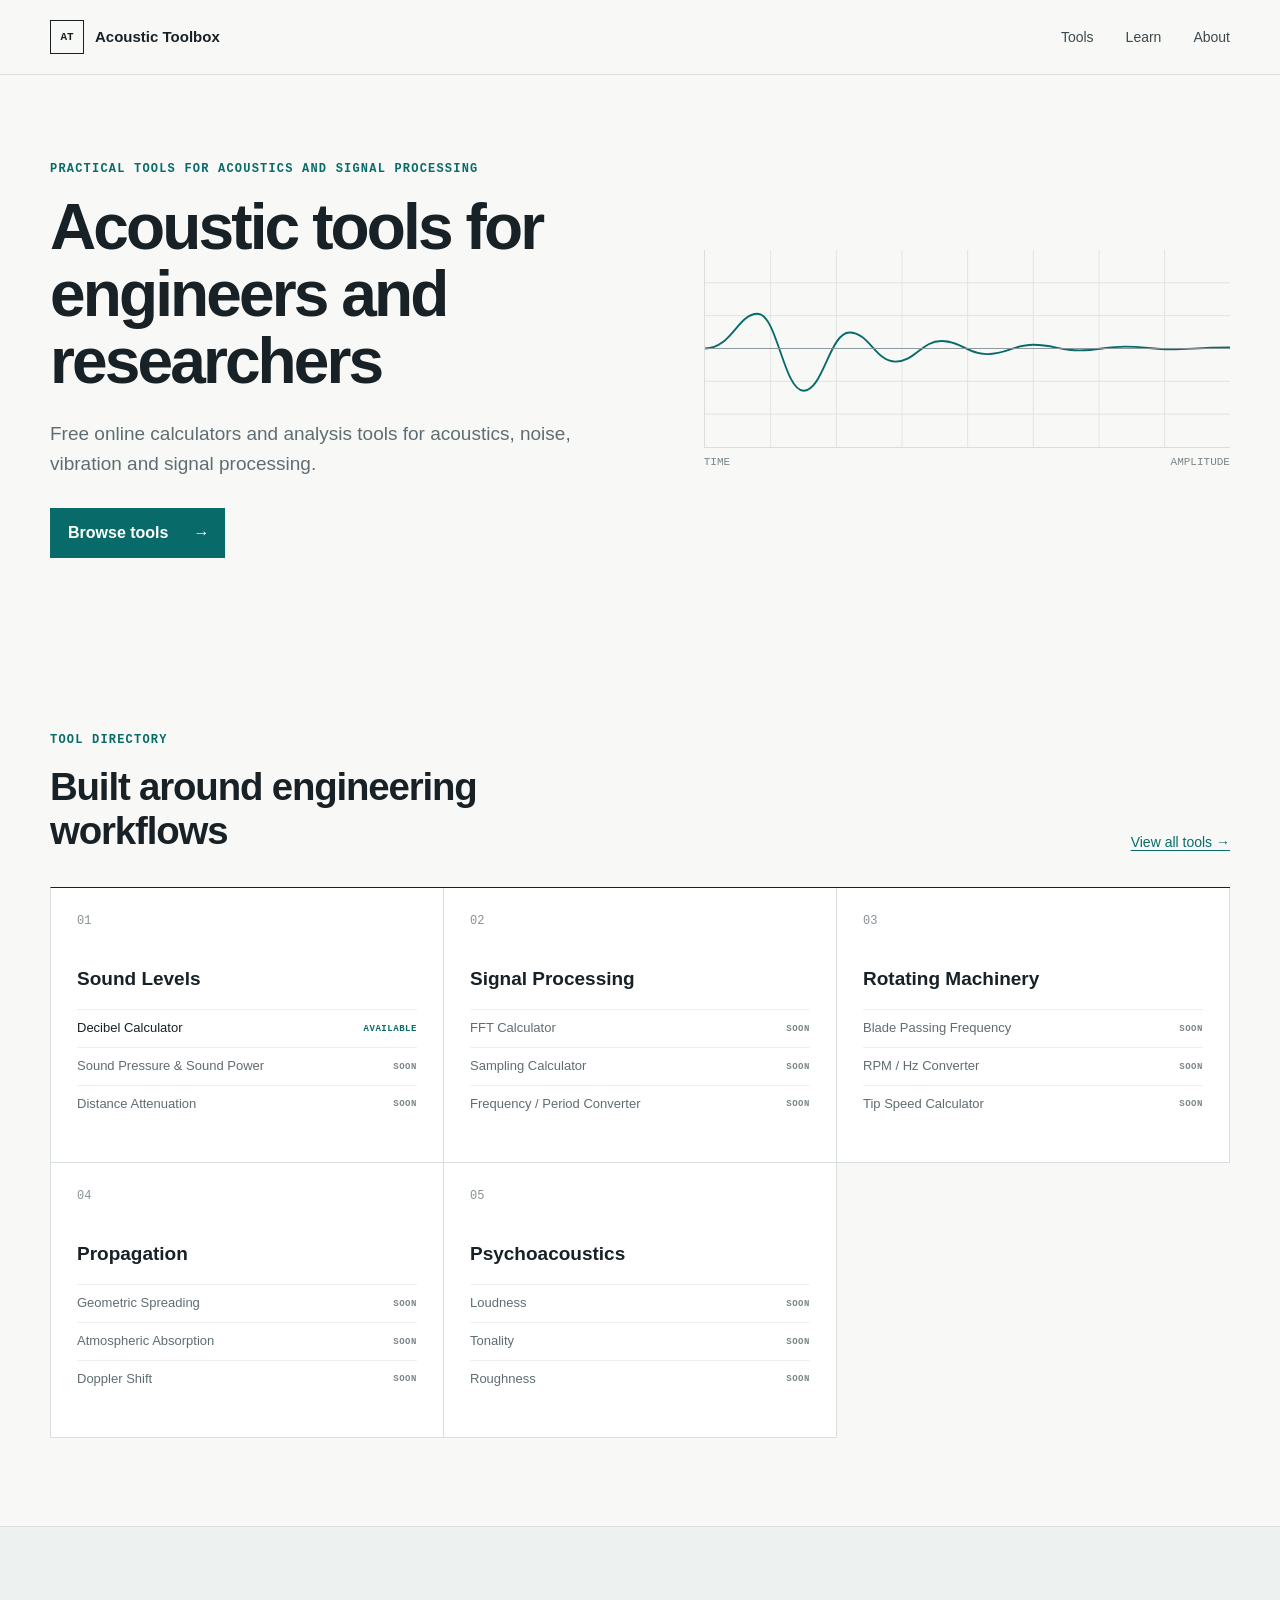
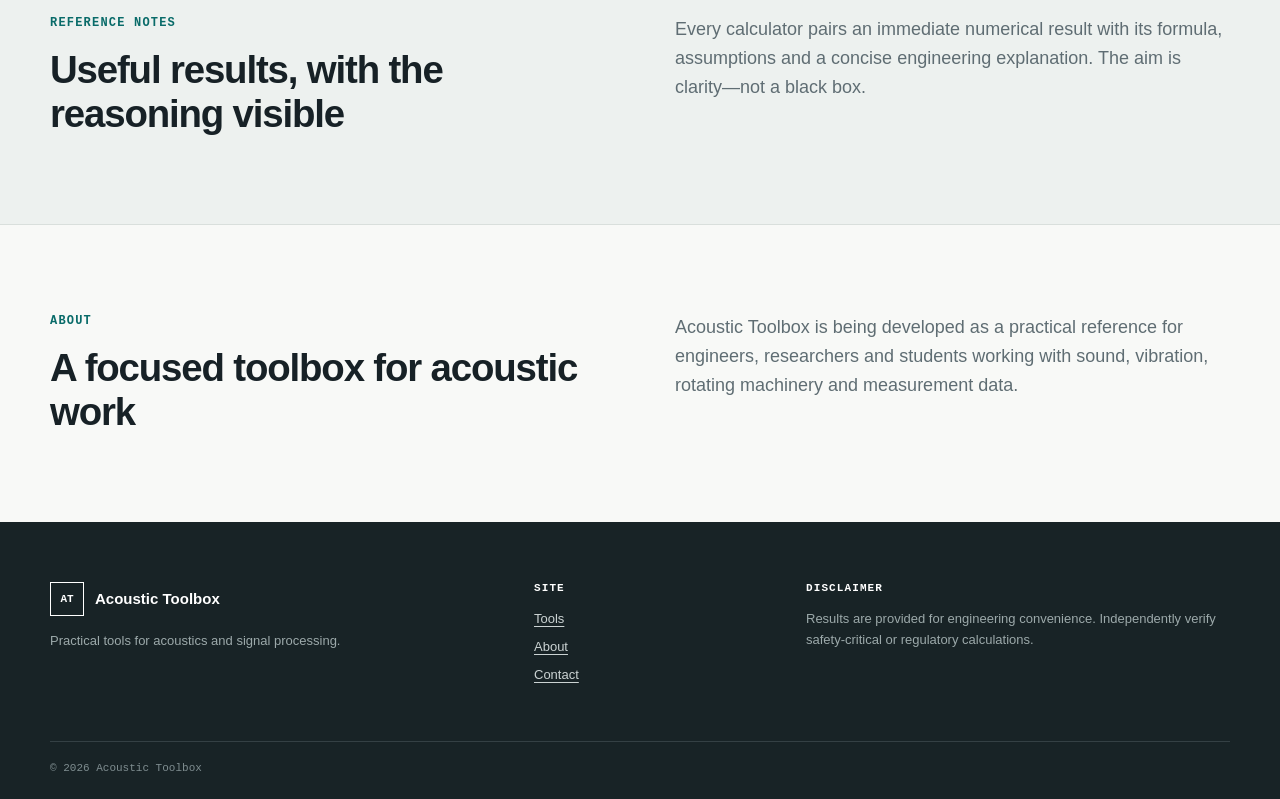
==== index.html @ 4b4e44cf "Initial Commit" ====
<!doctype html>
<html lang="en"><head><meta charset="utf-8"><meta name="viewport" content="width=device-width,initial-scale=1"><title>Acoustic Toolbox — Calculators for Acoustics & Signal Processing</title><meta name="description" content="Free online calculators and analysis tools for acoustics, noise, vibration and signal processing."><link rel="canonical" href="https://acoustictoolbox.com/"><link rel="stylesheet" href="/assets/css/styles.css"><script defer src="/assets/js/site.js"></script></head>
<body><a class="skip-link" href="#main">Skip to content</a>
<header class="site-header"><div class="shell header-inner"><a class="brand" href="/" aria-label="Acoustic Toolbox home"><span class="brand-mark">AT</span><span>Acoustic Toolbox</span></a><nav aria-label="Primary navigation"><a href="/tools/">Tools</a><a href="#learn">Learn</a><a href="#about">About</a></nav></div></header>
<main id="main">
<section class="hero shell"><div><p class="eyebrow">Practical tools for acoustics and signal processing</p><h1>Acoustic tools for engineers and researchers</h1><p class="lede">Free online calculators and analysis tools for acoustics, noise, vibration and signal processing.</p><a class="button" href="/tools/">Browse tools <span>→</span></a></div><div class="signal-panel" aria-hidden="true"><svg viewBox="0 0 560 210"><g class="grid"><path d="M0 35H560M0 70H560M0 105H560M0 140H560M0 175H560M70 0V210M140 0V210M210 0V210M280 0V210M350 0V210M420 0V210M490 0V210"/></g><path class="wave" d="M0 105C28 105 35 68 56 68S84 150 105 150 133 88 154 88 182 119 203 119 231 97 252 97 280 111 301 111 329 101 350 101 378 107 399 107 427 103 448 103 476 106 497 106 525 104 560 104"/><path class="axis" d="M0 105H560"/></svg><div class="signal-labels"><span>time</span><span>amplitude</span></div></div></section>
<section class="section shell"><div class="section-heading"><div><p class="eyebrow">Tool directory</p><h2>Built around engineering workflows</h2></div><a class="text-link" href="/tools/">View all tools →</a></div><div class="category-grid">
<article class="category"><p class="category-number">01</p><h3>Sound Levels</h3><ul><li><a href="/tools/decibel-calculator/">Decibel Calculator <span class="status live">Available</span></a></li><li>Sound Pressure &amp; Sound Power <span class="status">Soon</span></li><li>Distance Attenuation <span class="status">Soon</span></li></ul></article>
<article class="category"><p class="category-number">02</p><h3>Signal Processing</h3><ul><li>FFT Calculator <span class="status">Soon</span></li><li>Sampling Calculator <span class="status">Soon</span></li><li>Frequency / Period Converter <span class="status">Soon</span></li></ul></article>
<article class="category"><p class="category-number">03</p><h3>Rotating Machinery</h3><ul><li>Blade Passing Frequency <span class="status">Soon</span></li><li>RPM / Hz Converter <span class="status">Soon</span></li><li>Tip Speed Calculator <span class="status">Soon</span></li></ul></article>
<article class="category"><p class="category-number">04</p><h3>Propagation</h3><ul><li>Geometric Spreading <span class="status">Soon</span></li><li>Atmospheric Absorption <span class="status">Soon</span></li><li>Doppler Shift <span class="status">Soon</span></li></ul></article>
<article class="category"><p class="category-number">05</p><h3>Psychoacoustics</h3><ul><li>Loudness <span class="status">Soon</span></li><li>Tonality <span class="status">Soon</span></li><li>Roughness <span class="status">Soon</span></li></ul></article></div></section>
<section class="section muted-section" id="learn"><div class="shell split"><div><p class="eyebrow">Reference notes</p><h2>Useful results, with the reasoning visible</h2></div><p>Every calculator pairs an immediate numerical result with its formula, assumptions and a concise engineering explanation. The aim is clarity—not a black box.</p></div></section>
<section class="section shell" id="about"><div class="split"><div><p class="eyebrow">About</p><h2>A focused toolbox for acoustic work</h2></div><p>Acoustic Toolbox is being developed as a practical reference for engineers, researchers and students working with sound, vibration, rotating machinery and measurement data.</p></div></section></main>
<footer class="site-footer"><div class="shell footer-grid"><div><a class="brand footer-brand" href="/"><span class="brand-mark">AT</span><span>Acoustic Toolbox</span></a><p>Practical tools for acoustics and signal processing.</p></div><div><h2>Site</h2><a href="/tools/">Tools</a><a href="/#about">About</a><a href="mailto:hello@acoustictoolbox.com">Contact</a></div><div><h2>Disclaimer</h2><p>Results are provided for engineering convenience. Independently verify safety-critical or regulatory calculations.</p></div></div><div class="shell copyright">© <span data-year>2026</span> Acoustic Toolbox</div></footer></body></html>
---- assets/css/styles.css ----
:root{--ink:#172126;--muted:#5f6d73;--paper:#f8f9f7;--white:#fff;--line:#d9dfdc;--accent:#096b69;--soft:#eaf2f0;--mono:Consolas,"Liberation Mono",monospace;--sans:Inter,"Segoe UI",Arial,sans-serif;--max:1180px}*{box-sizing:border-box}html{scroll-behavior:smooth}body{margin:0;color:var(--ink);background:var(--paper);font:16px/1.6 var(--sans);-webkit-font-smoothing:antialiased}a{color:inherit;text-decoration-thickness:1px;text-underline-offset:3px}button,input{font:inherit}.shell{width:min(var(--max),calc(100% - 48px));margin-inline:auto}.skip-link{position:fixed;top:8px;left:8px;z-index:10;padding:8px 12px;background:var(--ink);color:#fff;transform:translateY(-150%)}.skip-link:focus{transform:none}.site-header{border-bottom:1px solid var(--line);background:rgba(248,249,247,.96)}.header-inner{min-height:74px;display:flex;align-items:center;justify-content:space-between;gap:30px}.brand{display:inline-flex;align-items:center;gap:11px;font-size:15px;font-weight:680;text-decoration:none}.brand-mark{display:grid;place-items:center;width:34px;height:34px;border:1px solid currentColor;font:700 11px var(--mono)}.site-header nav{display:flex;gap:32px}.site-header nav a{font-size:14px;text-decoration:none;color:#3c494e}.site-header nav a:hover,.site-header nav a[aria-current]{color:var(--accent)}.hero{min-height:530px;display:grid;grid-template-columns:1.05fr .95fr;align-items:center;gap:72px;padding-block:86px}.eyebrow{margin:0 0 16px;color:var(--accent);font:700 12px/1.4 var(--mono);letter-spacing:.1em;text-transform:uppercase}.hero h1,.page-heading h1{max-width:760px;margin:0;font-size:clamp(42px,5vw,68px);line-height:1.05;letter-spacing:-.045em;font-weight:670}.lede{max-width:690px;margin:24px 0 30px;color:var(--muted);font-size:19px;line-height:1.55}.button{display:inline-flex;align-items:center;gap:25px;padding:12px 16px 12px 18px;color:#fff;background:var(--accent);font-weight:650;text-decoration:none}.button:hover{background:#075452}.button:focus-visible,a:focus-visible,button:focus-visible,input:focus-visible{outline:3px solid #3b9996;outline-offset:3px}.signal-panel svg{display:block;width:100%;border-left:1px solid var(--line);border-bottom:1px solid var(--line)}.grid path{fill:none;stroke:#dfe4e1}.wave{fill:none;stroke:var(--accent);stroke-width:2}.axis{stroke:#889599}.signal-labels{display:flex;justify-content:space-between;margin-top:8px;color:#7a8589;font:11px var(--mono);text-transform:uppercase}.section{padding-block:88px}.section-heading,.split{display:grid;grid-template-columns:1fr 1fr;gap:70px;align-items:end}.section-heading{margin-bottom:34px}.section h2{margin:0;font-size:clamp(28px,3vw,40px);line-height:1.15;letter-spacing:-.03em}.text-link{justify-self:end;color:var(--accent);font-size:14px}.category-grid{display:grid;grid-template-columns:repeat(3,1fr);border-top:1px solid var(--ink);border-left:1px solid var(--line)}.category{min-height:275px;padding:26px;border-right:1px solid var(--line);border-bottom:1px solid var(--line);background:var(--white)}.category-number{margin:0 0 36px;color:#879195;font:12px var(--mono)}.category h3{margin:0 0 15px;font-size:19px}.category ul{list-style:none;margin:0;padding:0}.category li,.category li a{display:flex;justify-content:space-between;gap:12px}.category li{padding:8px 0;border-top:1px solid #edf0ee;color:var(--muted);font-size:13px}.category li a{width:100%;color:var(--ink);text-decoration:none}.category li a:hover{color:var(--accent)}.status{align-self:center;white-space:nowrap;color:#7b8689;font:700 9px var(--mono);letter-spacing:.06em;text-transform:uppercase}.status.live{color:var(--accent)}.muted-section{background:#edf1ef;border-block:1px solid var(--line)}.split{align-items:start}.split>p{max-width:570px;margin:0;color:var(--muted);font-size:18px}.site-footer{padding:60px 0 25px;color:#cbd3d3;background:#182326}.footer-grid{display:grid;grid-template-columns:2fr 1fr 2fr;gap:60px}.footer-brand{color:#fff}.footer-grid h2{margin:0 0 15px;color:#fff;font:700 11px var(--mono);letter-spacing:.1em;text-transform:uppercase}.footer-grid p{max-width:450px;margin:15px 0 0;color:#9ca9aa;font-size:13px}.footer-grid a:not(.brand){display:block;width:max-content;margin:7px 0;font-size:13px}.copyright{margin-top:48px;padding-top:20px;border-top:1px solid #344044;color:#7f8d90;font:11px var(--mono)}
.page-main{padding-block:35px 100px}.breadcrumbs{display:flex;flex-wrap:wrap;gap:10px;margin-bottom:55px;color:#748085;font-size:12px}.breadcrumbs a{color:var(--accent)}.page-heading{margin-bottom:70px}.page-heading.compact{max-width:850px;margin-bottom:50px}.page-heading h1{font-size:clamp(40px,5vw,62px)}.tool-list{border-top:1px solid var(--ink)}.tool-list section{display:grid;grid-template-columns:270px 1fr;border-bottom:1px solid var(--line)}.tool-list section>h2{margin:0;padding:28px 30px 28px 0;font-size:20px}.tool-row{display:flex;align-items:center;justify-content:space-between;gap:30px;padding:24px;border-left:1px solid var(--line);border-bottom:1px solid var(--line);background:#fff}.tool-row:last-child{border-bottom:0}.tool-row h3{margin:0;font-size:16px}.tool-row p{margin:4px 0 0;color:var(--muted);font-size:13px}.tool-row h3 a{text-decoration:none}.tool-row h3 a:hover{color:var(--accent)}.tool-row.disabled{color:#677377;background:transparent}.calculator{margin-bottom:90px;border:1px solid var(--line);background:#fff}.tabs{display:flex;padding:0 22px;border-bottom:1px solid var(--line);overflow-x:auto}.tabs button{min-height:58px;padding:0 20px;border:0;border-bottom:2px solid transparent;color:var(--muted);background:none;white-space:nowrap;cursor:pointer;font-size:14px}.tabs button[aria-selected=true]{border-bottom-color:var(--accent);color:var(--ink);font-weight:650}.calc-grid{display:grid;grid-template-columns:1.1fr .9fr}.input-side,.result-side{padding:42px}.input-side{border-right:1px solid var(--line)}.input-side h2{margin:0 0 5px;font-size:24px}.input-side>p{margin:0 0 28px;color:var(--muted);font-size:14px}.level-row{display:grid;grid-template-columns:1fr auto;gap:10px;margin-bottom:11px}.field{display:block;margin-bottom:18px;color:#47555a;font-size:13px;font-weight:650}.input-unit{display:flex;align-items:center;margin-top:7px;border:1px solid #bdc7c4;background:#fff}.input-unit:focus-within{border-color:var(--accent)}.input-unit input{min-width:0;width:100%;padding:11px 12px;border:0;outline:0;color:var(--ink);background:transparent;font-family:var(--mono)}.input-unit>span{padding:0 12px;color:#738084;font:12px var(--mono)}.remove-row{width:42px;border:1px solid var(--line);color:#637074;background:#fff;cursor:pointer}.remove-row:hover{color:#8f2f27}.remove-row:disabled{opacity:.4;cursor:not-allowed}.secondary-button{padding:9px 12px;border:1px solid #aab6b3;color:var(--accent);background:#fff;cursor:pointer;font-size:13px;font-weight:650}.result-side{display:flex;flex-direction:column;align-items:flex-start;justify-content:center;background:#f3f6f4}.result-label{margin:0;color:var(--muted);font:700 11px var(--mono);letter-spacing:.08em;text-transform:uppercase}.result{margin-top:15px;font:500 clamp(52px,7vw,78px)/1 var(--mono);letter-spacing:-.06em}.result-unit{margin:7px 0 40px;color:var(--accent);font:14px var(--mono)}.formula{width:100%;padding-top:18px;border-top:1px solid var(--line)}.formula>span{display:block;margin-bottom:7px;color:#778286;font:700 10px var(--mono);letter-spacing:.08em;text-transform:uppercase}.formula code,.worked-formula code{font-family:var(--mono);font-size:12px;word-break:break-word}.error{min-height:24px!important;margin:5px 0 0!important;color:#9d3128!important}.article-content{max-width:850px;margin-inline:auto}.article-content section{margin-bottom:55px}.article-content h2,.rule-box h2{margin:0 0 16px;font-size:28px;letter-spacing:-.025em}.article-content p{color:#4e5c61}.worked-formula{margin:22px 0;padding:20px;border-left:3px solid var(--accent);background:#edf3f1}.rule-box{margin-top:70px;padding:30px;border:1px solid var(--line);background:#fff}.rule-box dl{margin:0}.rule-box dl div{display:grid;grid-template-columns:180px 1fr;gap:25px;padding:15px 0;border-top:1px solid var(--line)}.rule-box dt{font-weight:650}.rule-box dd{margin:0;color:var(--muted)}
@media(max-width:800px){.shell{width:min(100% - 32px,var(--max))}.header-inner{min-height:64px}.site-header nav{gap:18px}.hero{min-height:auto;grid-template-columns:1fr;gap:40px;padding-block:62px}.hero h1{font-size:44px}.section{padding-block:65px}.section-heading,.split{grid-template-columns:1fr;gap:20px}.text-link{justify-self:start}.category-grid{grid-template-columns:1fr 1fr}.footer-grid{grid-template-columns:1fr 1fr}.footer-grid>div:first-child{grid-column:1/-1}.tool-list section{grid-template-columns:1fr}.tool-list section>h2{padding-bottom:15px}.tool-row{border-left:0}.calc-grid{grid-template-columns:1fr}.input-side{border-right:0;border-bottom:1px solid var(--line)}.input-side,.result-side{padding:30px}}
@media(max-width:520px){.site-header .brand span:last-child{display:none}.site-header nav{gap:15px}.hero h1,.page-heading h1{font-size:38px}.lede{font-size:17px}.category-grid{grid-template-columns:1fr}.category{min-height:auto}.tabs{padding-inline:5px}.tabs button{padding-inline:13px;font-size:12px}.input-side,.result-side{padding:24px 20px}.result{font-size:52px}.footer-grid{grid-template-columns:1fr}.rule-box dl div{grid-template-columns:1fr;gap:4px}.page-main{padding-bottom:70px}.breadcrumbs{margin-bottom:38px}}@media(prefers-reduced-motion:reduce){html{scroll-behavior:auto}}
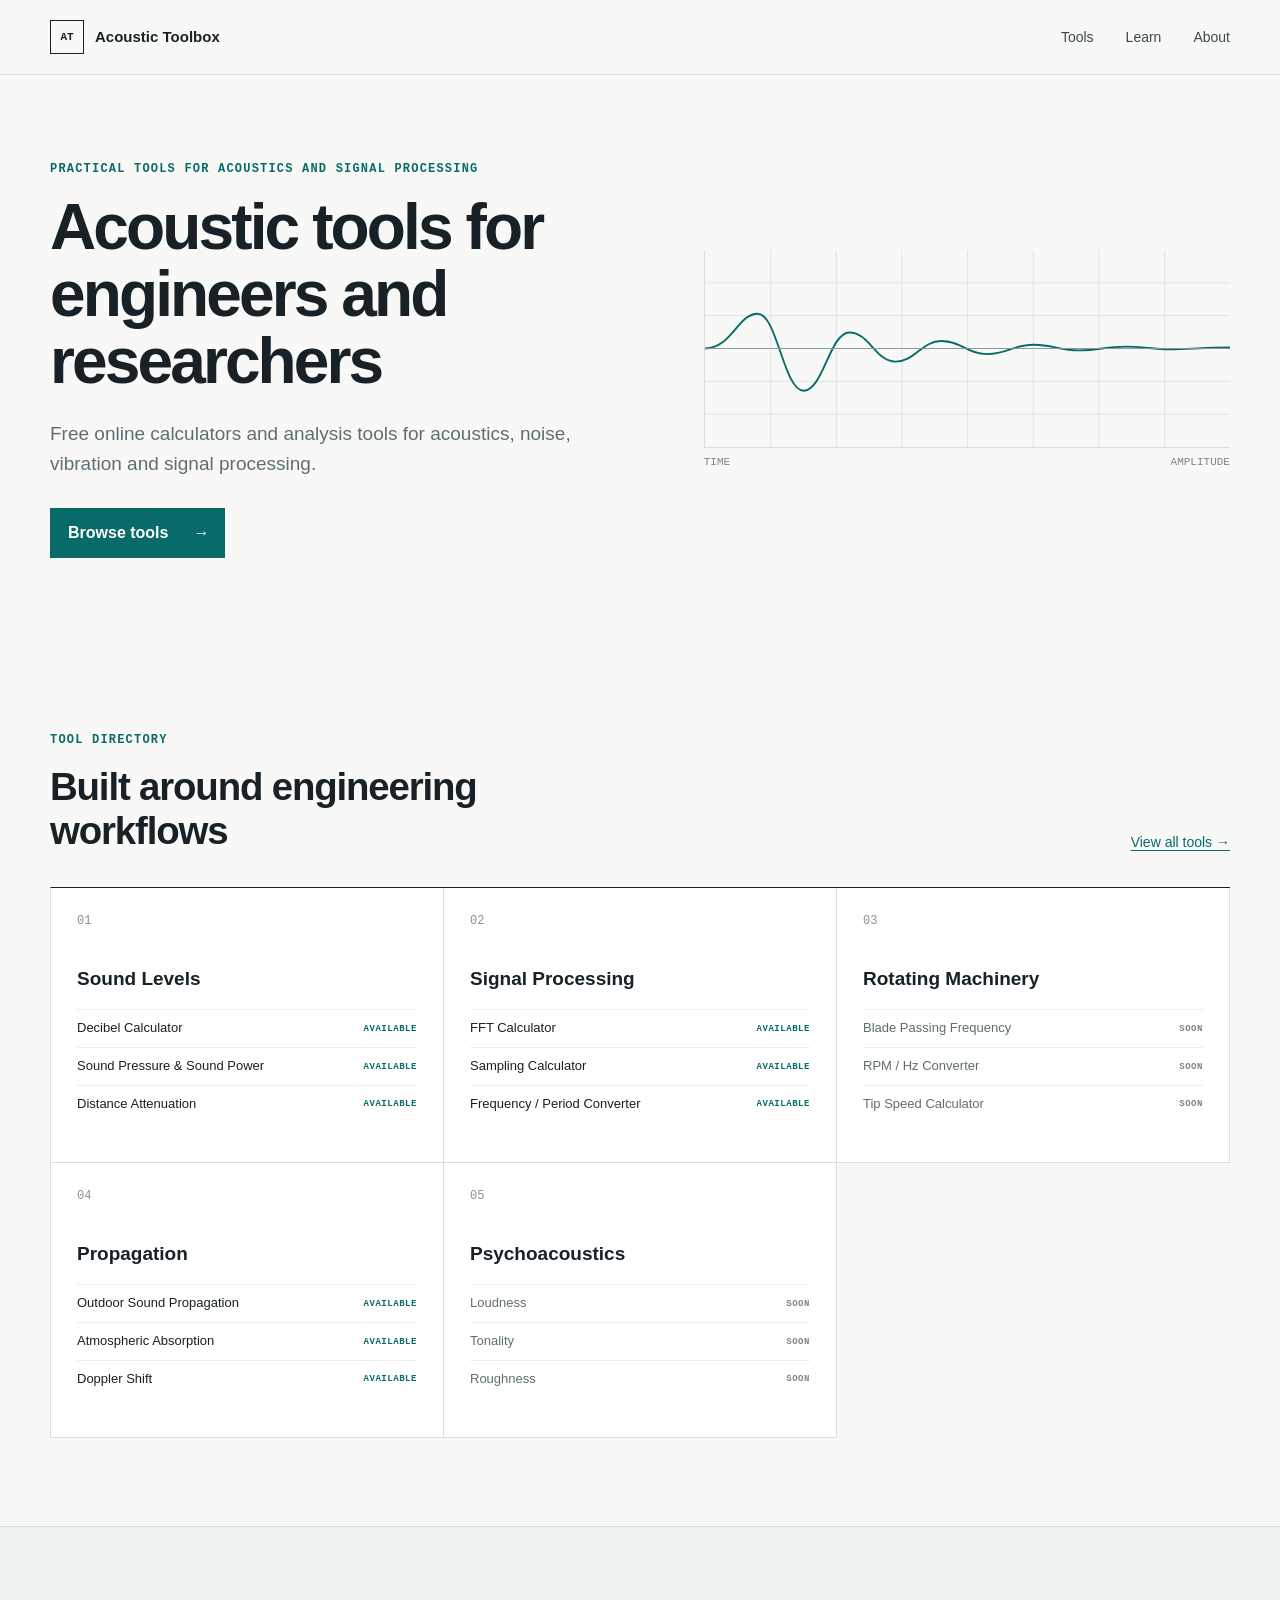
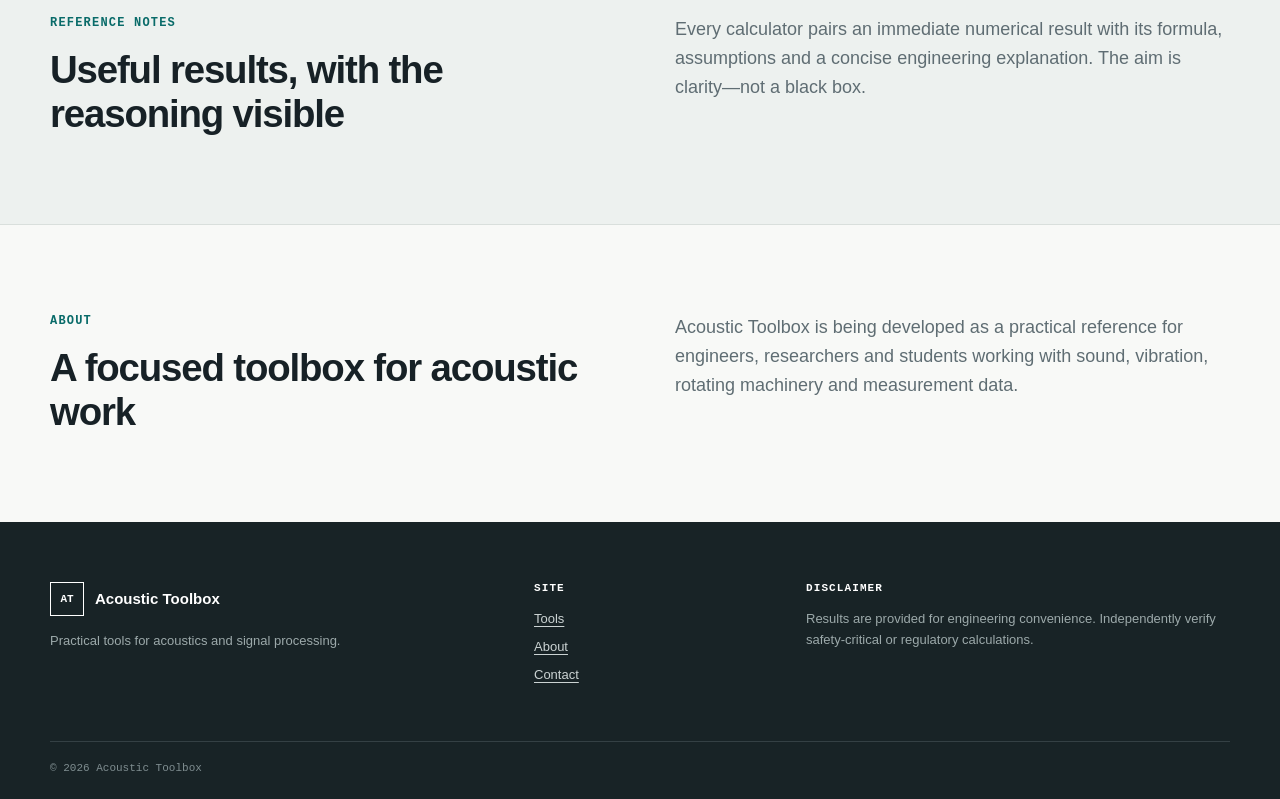
==== commit 58b8221d: "Add some tools (build-up)" ====
--- a/index.html
+++ b/index.html
@@ -5,10 +5,10 @@
 <main id="main">
 <section class="hero shell"><div><p class="eyebrow">Practical tools for acoustics and signal processing</p><h1>Acoustic tools for engineers and researchers</h1><p class="lede">Free online calculators and analysis tools for acoustics, noise, vibration and signal processing.</p><a class="button" href="/tools/">Browse tools <span>→</span></a></div><div class="signal-panel" aria-hidden="true"><svg viewBox="0 0 560 210"><g class="grid"><path d="M0 35H560M0 70H560M0 105H560M0 140H560M0 175H560M70 0V210M140 0V210M210 0V210M280 0V210M350 0V210M420 0V210M490 0V210"/></g><path class="wave" d="M0 105C28 105 35 68 56 68S84 150 105 150 133 88 154 88 182 119 203 119 231 97 252 97 280 111 301 111 329 101 350 101 378 107 399 107 427 103 448 103 476 106 497 106 525 104 560 104"/><path class="axis" d="M0 105H560"/></svg><div class="signal-labels"><span>time</span><span>amplitude</span></div></div></section>
 <section class="section shell"><div class="section-heading"><div><p class="eyebrow">Tool directory</p><h2>Built around engineering workflows</h2></div><a class="text-link" href="/tools/">View all tools →</a></div><div class="category-grid">
-<article class="category"><p class="category-number">01</p><h3>Sound Levels</h3><ul><li><a href="/tools/decibel-calculator/">Decibel Calculator <span class="status live">Available</span></a></li><li>Sound Pressure &amp; Sound Power <span class="status">Soon</span></li><li>Distance Attenuation <span class="status">Soon</span></li></ul></article>
-<article class="category"><p class="category-number">02</p><h3>Signal Processing</h3><ul><li>FFT Calculator <span class="status">Soon</span></li><li>Sampling Calculator <span class="status">Soon</span></li><li>Frequency / Period Converter <span class="status">Soon</span></li></ul></article>
+<article class="category"><p class="category-number">01</p><h3>Sound Levels</h3><ul><li><a href="/tools/decibel-calculator/">Decibel Calculator <span class="status live">Available</span></a></li><li><a href="/tools/sound-pressure-sound-power/">Sound Pressure &amp; Sound Power <span class="status live">Available</span></a></li><li><a href="/tools/distance-attenuation/">Distance Attenuation <span class="status live">Available</span></a></li></ul></article>
+<article class="category"><p class="category-number">02</p><h3>Signal Processing</h3><ul><li><a href="/tools/fft-calculator/">FFT Calculator <span class="status live">Available</span></a></li><li><a href="/tools/sampling-calculator/">Sampling Calculator <span class="status live">Available</span></a></li><li><a href="/tools/frequency-period-converter/">Frequency / Period Converter <span class="status live">Available</span></a></li></ul></article>
 <article class="category"><p class="category-number">03</p><h3>Rotating Machinery</h3><ul><li>Blade Passing Frequency <span class="status">Soon</span></li><li>RPM / Hz Converter <span class="status">Soon</span></li><li>Tip Speed Calculator <span class="status">Soon</span></li></ul></article>
-<article class="category"><p class="category-number">04</p><h3>Propagation</h3><ul><li>Geometric Spreading <span class="status">Soon</span></li><li>Atmospheric Absorption <span class="status">Soon</span></li><li>Doppler Shift <span class="status">Soon</span></li></ul></article>
+<article class="category"><p class="category-number">04</p><h3>Propagation</h3><ul><li><a href="/tools/outdoor-sound-propagation/">Outdoor Sound Propagation <span class="status live">Available</span></a></li><li><a href="/tools/atmospheric-absorption/">Atmospheric Absorption <span class="status live">Available</span></a></li><li><a href="/tools/doppler-shift/">Doppler Shift <span class="status live">Available</span></a></li></ul></article>
 <article class="category"><p class="category-number">05</p><h3>Psychoacoustics</h3><ul><li>Loudness <span class="status">Soon</span></li><li>Tonality <span class="status">Soon</span></li><li>Roughness <span class="status">Soon</span></li></ul></article></div></section>
 <section class="section muted-section" id="learn"><div class="shell split"><div><p class="eyebrow">Reference notes</p><h2>Useful results, with the reasoning visible</h2></div><p>Every calculator pairs an immediate numerical result with its formula, assumptions and a concise engineering explanation. The aim is clarity—not a black box.</p></div></section>
 <section class="section shell" id="about"><div class="split"><div><p class="eyebrow">About</p><h2>A focused toolbox for acoustic work</h2></div><p>Acoustic Toolbox is being developed as a practical reference for engineers, researchers and students working with sound, vibration, rotating machinery and measurement data.</p></div></section></main>
--- a/assets/css/styles.css
+++ b/assets/css/styles.css
@@ -1,4 +1,27 @@
-:root{--ink:#172126;--muted:#5f6d73;--paper:#f8f9f7;--white:#fff;--line:#d9dfdc;--accent:#096b69;--soft:#eaf2f0;--mono:Consolas,"Liberation Mono",monospace;--sans:Inter,"Segoe UI",Arial,sans-serif;--max:1180px}*{box-sizing:border-box}html{scroll-behavior:smooth}body{margin:0;color:var(--ink);background:var(--paper);font:16px/1.6 var(--sans);-webkit-font-smoothing:antialiased}a{color:inherit;text-decoration-thickness:1px;text-underline-offset:3px}button,input{font:inherit}.shell{width:min(var(--max),calc(100% - 48px));margin-inline:auto}.skip-link{position:fixed;top:8px;left:8px;z-index:10;padding:8px 12px;background:var(--ink);color:#fff;transform:translateY(-150%)}.skip-link:focus{transform:none}.site-header{border-bottom:1px solid var(--line);background:rgba(248,249,247,.96)}.header-inner{min-height:74px;display:flex;align-items:center;justify-content:space-between;gap:30px}.brand{display:inline-flex;align-items:center;gap:11px;font-size:15px;font-weight:680;text-decoration:none}.brand-mark{display:grid;place-items:center;width:34px;height:34px;border:1px solid currentColor;font:700 11px var(--mono)}.site-header nav{display:flex;gap:32px}.site-header nav a{font-size:14px;text-decoration:none;color:#3c494e}.site-header nav a:hover,.site-header nav a[aria-current]{color:var(--accent)}.hero{min-height:530px;display:grid;grid-template-columns:1.05fr .95fr;align-items:center;gap:72px;padding-block:86px}.eyebrow{margin:0 0 16px;color:var(--accent);font:700 12px/1.4 var(--mono);letter-spacing:.1em;text-transform:uppercase}.hero h1,.page-heading h1{max-width:760px;margin:0;font-size:clamp(42px,5vw,68px);line-height:1.05;letter-spacing:-.045em;font-weight:670}.lede{max-width:690px;margin:24px 0 30px;color:var(--muted);font-size:19px;line-height:1.55}.button{display:inline-flex;align-items:center;gap:25px;padding:12px 16px 12px 18px;color:#fff;background:var(--accent);font-weight:650;text-decoration:none}.button:hover{background:#075452}.button:focus-visible,a:focus-visible,button:focus-visible,input:focus-visible{outline:3px solid #3b9996;outline-offset:3px}.signal-panel svg{display:block;width:100%;border-left:1px solid var(--line);border-bottom:1px solid var(--line)}.grid path{fill:none;stroke:#dfe4e1}.wave{fill:none;stroke:var(--accent);stroke-width:2}.axis{stroke:#889599}.signal-labels{display:flex;justify-content:space-between;margin-top:8px;color:#7a8589;font:11px var(--mono);text-transform:uppercase}.section{padding-block:88px}.section-heading,.split{display:grid;grid-template-columns:1fr 1fr;gap:70px;align-items:end}.section-heading{margin-bottom:34px}.section h2{margin:0;font-size:clamp(28px,3vw,40px);line-height:1.15;letter-spacing:-.03em}.text-link{justify-self:end;color:var(--accent);font-size:14px}.category-grid{display:grid;grid-template-columns:repeat(3,1fr);border-top:1px solid var(--ink);border-left:1px solid var(--line)}.category{min-height:275px;padding:26px;border-right:1px solid var(--line);border-bottom:1px solid var(--line);background:var(--white)}.category-number{margin:0 0 36px;color:#879195;font:12px var(--mono)}.category h3{margin:0 0 15px;font-size:19px}.category ul{list-style:none;margin:0;padding:0}.category li,.category li a{display:flex;justify-content:space-between;gap:12px}.category li{padding:8px 0;border-top:1px solid #edf0ee;color:var(--muted);font-size:13px}.category li a{width:100%;color:var(--ink);text-decoration:none}.category li a:hover{color:var(--accent)}.status{align-self:center;white-space:nowrap;color:#7b8689;font:700 9px var(--mono);letter-spacing:.06em;text-transform:uppercase}.status.live{color:var(--accent)}.muted-section{background:#edf1ef;border-block:1px solid var(--line)}.split{align-items:start}.split>p{max-width:570px;margin:0;color:var(--muted);font-size:18px}.site-footer{padding:60px 0 25px;color:#cbd3d3;background:#182326}.footer-grid{display:grid;grid-template-columns:2fr 1fr 2fr;gap:60px}.footer-brand{color:#fff}.footer-grid h2{margin:0 0 15px;color:#fff;font:700 11px var(--mono);letter-spacing:.1em;text-transform:uppercase}.footer-grid p{max-width:450px;margin:15px 0 0;color:#9ca9aa;font-size:13px}.footer-grid a:not(.brand){display:block;width:max-content;margin:7px 0;font-size:13px}.copyright{margin-top:48px;padding-top:20px;border-top:1px solid #344044;color:#7f8d90;font:11px var(--mono)}
+:root{--ink:#172126;--muted:#5f6d73;--paper:#f8f9f7;--white:#fff;--line:#d9dfdc;--accent:#096b69;--soft:#eaf2f0;--mono:Consolas,"Liberation Mono",monospace;--sans:Inter,"Segoe UI",Arial,sans-serif;--max:1180px}*{box-sizing:border-box}[hidden]{display:none!important}html{scroll-behavior:smooth}body{margin:0;color:var(--ink);background:var(--paper);font:16px/1.6 var(--sans);-webkit-font-smoothing:antialiased}a{color:inherit;text-decoration-thickness:1px;text-underline-offset:3px}button,input{font:inherit}.shell{width:min(var(--max),calc(100% - 48px));margin-inline:auto}.skip-link{position:fixed;top:8px;left:8px;z-index:10;padding:8px 12px;background:var(--ink);color:#fff;transform:translateY(-150%)}.skip-link:focus{transform:none}.site-header{border-bottom:1px solid var(--line);background:rgba(248,249,247,.96)}.header-inner{min-height:74px;display:flex;align-items:center;justify-content:space-between;gap:30px}.brand{display:inline-flex;align-items:center;gap:11px;font-size:15px;font-weight:680;text-decoration:none}.brand-mark{display:grid;place-items:center;width:34px;height:34px;border:1px solid currentColor;font:700 11px var(--mono)}.site-header nav{display:flex;gap:32px}.site-header nav a{font-size:14px;text-decoration:none;color:#3c494e}.site-header nav a:hover,.site-header nav a[aria-current]{color:var(--accent)}.hero{min-height:530px;display:grid;grid-template-columns:1.05fr .95fr;align-items:center;gap:72px;padding-block:86px}.eyebrow{margin:0 0 16px;color:var(--accent);font:700 12px/1.4 var(--mono);letter-spacing:.1em;text-transform:uppercase}.hero h1,.page-heading h1{max-width:760px;margin:0;font-size:clamp(42px,5vw,68px);line-height:1.05;letter-spacing:-.045em;font-weight:670}.lede{max-width:690px;margin:24px 0 30px;color:var(--muted);font-size:19px;line-height:1.55}.button{display:inline-flex;align-items:center;gap:25px;padding:12px 16px 12px 18px;color:#fff;background:var(--accent);font-weight:650;text-decoration:none}.button:hover{background:#075452}.button:focus-visible,a:focus-visible,button:focus-visible,input:focus-visible{outline:3px solid #3b9996;outline-offset:3px}.signal-panel svg{display:block;width:100%;border-left:1px solid var(--line);border-bottom:1px solid var(--line)}.grid path{fill:none;stroke:#dfe4e1}.wave{fill:none;stroke:var(--accent);stroke-width:2}.axis{stroke:#889599}.signal-labels{display:flex;justify-content:space-between;margin-top:8px;color:#7a8589;font:11px var(--mono);text-transform:uppercase}.section{padding-block:88px}.section-heading,.split{display:grid;grid-template-columns:1fr 1fr;gap:70px;align-items:end}.section-heading{margin-bottom:34px}.section h2{margin:0;font-size:clamp(28px,3vw,40px);line-height:1.15;letter-spacing:-.03em}.text-link{justify-self:end;color:var(--accent);font-size:14px}.category-grid{display:grid;grid-template-columns:repeat(3,1fr);border-top:1px solid var(--ink);border-left:1px solid var(--line)}.category{min-height:275px;padding:26px;border-right:1px solid var(--line);border-bottom:1px solid var(--line);background:var(--white)}.category-number{margin:0 0 36px;color:#879195;font:12px var(--mono)}.category h3{margin:0 0 15px;font-size:19px}.category ul{list-style:none;margin:0;padding:0}.category li,.category li a{display:flex;justify-content:space-between;gap:12px}.category li{padding:8px 0;border-top:1px solid #edf0ee;color:var(--muted);font-size:13px}.category li a{width:100%;color:var(--ink);text-decoration:none}.category li a:hover{color:var(--accent)}.status{align-self:center;white-space:nowrap;color:#7b8689;font:700 9px var(--mono);letter-spacing:.06em;text-transform:uppercase}.status.live{color:var(--accent)}.muted-section{background:#edf1ef;border-block:1px solid var(--line)}.split{align-items:start}.split>p{max-width:570px;margin:0;color:var(--muted);font-size:18px}.site-footer{padding:60px 0 25px;color:#cbd3d3;background:#182326}.footer-grid{display:grid;grid-template-columns:2fr 1fr 2fr;gap:60px}.footer-brand{color:#fff}.footer-grid h2{margin:0 0 15px;color:#fff;font:700 11px var(--mono);letter-spacing:.1em;text-transform:uppercase}.footer-grid p{max-width:450px;margin:15px 0 0;color:#9ca9aa;font-size:13px}.footer-grid a:not(.brand){display:block;width:max-content;margin:7px 0;font-size:13px}.copyright{margin-top:48px;padding-top:20px;border-top:1px solid #344044;color:#7f8d90;font:11px var(--mono)}
 .page-main{padding-block:35px 100px}.breadcrumbs{display:flex;flex-wrap:wrap;gap:10px;margin-bottom:55px;color:#748085;font-size:12px}.breadcrumbs a{color:var(--accent)}.page-heading{margin-bottom:70px}.page-heading.compact{max-width:850px;margin-bottom:50px}.page-heading h1{font-size:clamp(40px,5vw,62px)}.tool-list{border-top:1px solid var(--ink)}.tool-list section{display:grid;grid-template-columns:270px 1fr;border-bottom:1px solid var(--line)}.tool-list section>h2{margin:0;padding:28px 30px 28px 0;font-size:20px}.tool-row{display:flex;align-items:center;justify-content:space-between;gap:30px;padding:24px;border-left:1px solid var(--line);border-bottom:1px solid var(--line);background:#fff}.tool-row:last-child{border-bottom:0}.tool-row h3{margin:0;font-size:16px}.tool-row p{margin:4px 0 0;color:var(--muted);font-size:13px}.tool-row h3 a{text-decoration:none}.tool-row h3 a:hover{color:var(--accent)}.tool-row.disabled{color:#677377;background:transparent}.calculator{margin-bottom:90px;border:1px solid var(--line);background:#fff}.tabs{display:flex;padding:0 22px;border-bottom:1px solid var(--line);overflow-x:auto}.tabs button{min-height:58px;padding:0 20px;border:0;border-bottom:2px solid transparent;color:var(--muted);background:none;white-space:nowrap;cursor:pointer;font-size:14px}.tabs button[aria-selected=true]{border-bottom-color:var(--accent);color:var(--ink);font-weight:650}.calc-grid{display:grid;grid-template-columns:1.1fr .9fr}.input-side,.result-side{padding:42px}.input-side{border-right:1px solid var(--line)}.input-side h2{margin:0 0 5px;font-size:24px}.input-side>p{margin:0 0 28px;color:var(--muted);font-size:14px}.level-row{display:grid;grid-template-columns:1fr auto;gap:10px;margin-bottom:11px}.field{display:block;margin-bottom:18px;color:#47555a;font-size:13px;font-weight:650}.input-unit{display:flex;align-items:center;margin-top:7px;border:1px solid #bdc7c4;background:#fff}.input-unit:focus-within{border-color:var(--accent)}.input-unit input{min-width:0;width:100%;padding:11px 12px;border:0;outline:0;color:var(--ink);background:transparent;font-family:var(--mono)}.input-unit>span{padding:0 12px;color:#738084;font:12px var(--mono)}.remove-row{width:42px;border:1px solid var(--line);color:#637074;background:#fff;cursor:pointer}.remove-row:hover{color:#8f2f27}.remove-row:disabled{opacity:.4;cursor:not-allowed}.secondary-button{padding:9px 12px;border:1px solid #aab6b3;color:var(--accent);background:#fff;cursor:pointer;font-size:13px;font-weight:650}.result-side{display:flex;flex-direction:column;align-items:flex-start;justify-content:center;background:#f3f6f4}.result-label{margin:0;color:var(--muted);font:700 11px var(--mono);letter-spacing:.08em;text-transform:uppercase}.result{margin-top:15px;font:500 clamp(52px,7vw,78px)/1 var(--mono);letter-spacing:-.06em}.result-unit{margin:7px 0 40px;color:var(--accent);font:14px var(--mono)}.formula{width:100%;padding-top:18px;border-top:1px solid var(--line)}.formula>span{display:block;margin-bottom:7px;color:#778286;font:700 10px var(--mono);letter-spacing:.08em;text-transform:uppercase}.formula code,.worked-formula code{font-family:var(--mono);font-size:12px;word-break:break-word}.error{min-height:24px!important;margin:5px 0 0!important;color:#9d3128!important}.article-content{max-width:850px;margin-inline:auto}.article-content section{margin-bottom:55px}.article-content h2,.rule-box h2{margin:0 0 16px;font-size:28px;letter-spacing:-.025em}.article-content p{color:#4e5c61}.worked-formula{margin:22px 0;padding:20px;border-left:3px solid var(--accent);background:#edf3f1}.rule-box{margin-top:70px;padding:30px;border:1px solid var(--line);background:#fff}.rule-box dl{margin:0}.rule-box dl div{display:grid;grid-template-columns:180px 1fr;gap:25px;padding:15px 0;border-top:1px solid var(--line)}.rule-box dt{font-weight:650}.rule-box dd{margin:0;color:var(--muted)}
 @media(max-width:800px){.shell{width:min(100% - 32px,var(--max))}.header-inner{min-height:64px}.site-header nav{gap:18px}.hero{min-height:auto;grid-template-columns:1fr;gap:40px;padding-block:62px}.hero h1{font-size:44px}.section{padding-block:65px}.section-heading,.split{grid-template-columns:1fr;gap:20px}.text-link{justify-self:start}.category-grid{grid-template-columns:1fr 1fr}.footer-grid{grid-template-columns:1fr 1fr}.footer-grid>div:first-child{grid-column:1/-1}.tool-list section{grid-template-columns:1fr}.tool-list section>h2{padding-bottom:15px}.tool-row{border-left:0}.calc-grid{grid-template-columns:1fr}.input-side{border-right:0;border-bottom:1px solid var(--line)}.input-side,.result-side{padding:30px}}
-@media(max-width:520px){.site-header .brand span:last-child{display:none}.site-header nav{gap:15px}.hero h1,.page-heading h1{font-size:38px}.lede{font-size:17px}.category-grid{grid-template-columns:1fr}.category{min-height:auto}.tabs{padding-inline:5px}.tabs button{padding-inline:13px;font-size:12px}.input-side,.result-side{padding:24px 20px}.result{font-size:52px}.footer-grid{grid-template-columns:1fr}.rule-box dl div{grid-template-columns:1fr;gap:4px}.page-main{padding-bottom:70px}.breadcrumbs{margin-bottom:38px}}@media(prefers-reduced-motion:reduce){html{scroll-behavior:auto}}
+.field-grid{display:grid;grid-template-columns:1fr 1fr;gap:0 16px}.input-unit select{width:100%;min-width:0;padding:11px 36px 11px 12px;border:0;outline:0;color:var(--ink);background:#fff;font-family:var(--sans);font-size:13px}.result-detail{width:100%;margin:-22px 0 28px;color:var(--muted);font-size:13px}.result-detail strong{color:var(--ink);font-family:var(--mono)}.physical-result{font-size:clamp(34px,5vw,62px);overflow-wrap:anywhere}.wide-tabs .tabs button{flex:1}
+@media(max-width:520px){.site-header .brand span:last-child{display:none}.site-header nav{gap:15px}.hero h1,.page-heading h1{font-size:38px}.lede{font-size:17px}.category-grid{grid-template-columns:1fr}.category{min-height:auto}.tabs{padding-inline:5px}.tabs button{padding-inline:13px;font-size:12px}.wide-tabs .tabs button{flex:none}.input-side,.result-side{padding:24px 20px}.result{font-size:52px}.physical-result{font-size:34px}.field-grid{grid-template-columns:1fr}.footer-grid{grid-template-columns:1fr}.rule-box dl div{grid-template-columns:1fr;gap:4px}.page-main{padding-bottom:70px}.breadcrumbs{margin-bottom:38px}}@media(prefers-reduced-motion:reduce){html{scroll-behavior:auto}}
+
+/* Outdoor propagation tool */
+.propagation-page{max-width:1280px}.propagation-tool{margin-bottom:90px;border:1px solid var(--line);background:#fff}.sim-toolbar{display:flex;align-items:end;gap:14px;padding:18px 22px;border-bottom:1px solid var(--line);background:#f3f6f4}.sim-toolbar .field{min-width:145px;margin:0}.sim-toolbar select,.control-panel select{width:100%;margin-top:7px;padding:10px 34px 10px 11px;border:1px solid #bdc7c4;color:var(--ink);background:#fff}.plain-button{padding:9px 5px;border:0;color:var(--muted);background:transparent;text-decoration:underline;text-underline-offset:3px;cursor:pointer}.scene-wrap{padding:24px 24px 12px;border-bottom:1px solid var(--line)}.propagation-scene{display:block;width:100%;height:auto;color:#718085;touch-action:none}.scene-sky{color:#667579}.ground-line{stroke:#4e5f57;stroke-width:2}.ground-fill{fill:#dce6df}.direct-path{stroke:#879397;stroke-width:1.5;stroke-dasharray:7 5}.diffracted-path{fill:none;stroke:var(--accent);stroke-width:2}.drag-object{cursor:grab}.drag-object.dragging{cursor:grabbing}.drag-object circle{fill:#fff;stroke:var(--accent);stroke-width:3}.drag-object text{fill:var(--ink);font:700 11px var(--mono);text-anchor:middle}.source-object path,.receiver-object path{fill:none;stroke:var(--accent);stroke-width:3;stroke-linecap:round}.barrier-object line{stroke:#465459;stroke-width:7}.barrier-object circle{fill:#fff;stroke:#465459;stroke-width:3}.scene-axis text{fill:#738084;font:10px var(--mono)}.scene-help{margin:7px 0 0;color:var(--muted);font-size:12px}.sim-layout{display:grid;grid-template-columns:2fr 1fr}.control-panel,.summary-panel{padding:30px}.control-panel{border-right:1px solid var(--line)}.control-panel h2,.summary-panel h2,.spectrum-section h2{margin:0 0 20px;font-size:20px}.coordinate-grid{display:grid;grid-template-columns:repeat(4,1fr);gap:14px}.barrier-controls{margin-top:12px;border-top:1px solid var(--line)}.barrier-control-row{display:grid;grid-template-columns:90px 1fr 1fr auto;align-items:center;gap:12px;padding:12px 0;border-bottom:1px solid var(--line)}.barrier-control-row strong{font-size:13px}.barrier-control-row .field{margin:0}.remove-barrier{border:0;color:#8f2f27;background:transparent;text-decoration:underline;cursor:pointer;font-size:12px}.summary-panel{background:#f3f6f4}.summary-primary{padding-bottom:22px;border-bottom:1px solid var(--line)}.summary-primary>span:first-child{display:block;color:var(--muted);font:700 10px var(--mono);letter-spacing:.06em;text-transform:uppercase}.summary-primary output{display:block;margin:13px 0 4px;font:500 52px/1 var(--mono);letter-spacing:-.05em}.summary-primary>span:last-child{color:var(--accent);font:12px var(--mono)}.summary-panel dl{margin:22px 0 0}.summary-panel dl div{display:flex;justify-content:space-between;gap:20px;padding:7px 0}.summary-panel dt{color:var(--muted);font-size:13px}.summary-panel dd{margin:0;font:13px var(--mono)}.spectrum-section{padding:30px;border-top:1px solid var(--line)}.section-heading-small{display:flex;justify-content:space-between;align-items:start;gap:30px}.section-heading-small h2{margin-bottom:3px}.section-heading-small p{margin:0;color:var(--muted);font-size:13px}.spectrum-chart{display:block;width:100%;height:auto;margin-top:20px}.chart-gridline{stroke:var(--line);stroke-width:1}.chart-label,.chart-title{fill:var(--muted);font:11px var(--mono)}.bar-source{fill:#a8b4b2}.bar-receiver{fill:var(--accent)}.chart-legend{display:flex;justify-content:center;gap:25px;color:var(--muted);font-size:12px}.chart-legend i{display:inline-block;width:13px;height:8px;margin-right:6px}.legend-source{background:#a8b4b2}.legend-receiver{background:var(--accent)}.band-detail{min-height:27px;margin:18px 0;padding:10px 12px;border-left:3px solid var(--accent);background:var(--soft);color:#405055;font:12px var(--mono)}.table-responsive{overflow-x:auto}.band-table{width:100%;border-collapse:collapse;font-size:12px}.band-table th,.band-table td{padding:8px 10px;border-bottom:1px solid var(--line);text-align:right;white-space:nowrap}.band-table thead th{color:var(--muted);font:700 10px var(--mono)}.band-table tbody th{text-align:left;font-family:var(--mono)}.spectrum-input{display:flex;align-items:center;min-width:100px;border:1px solid transparent}.spectrum-input:focus-within{border-color:var(--accent)}.spectrum-input input{width:64px;padding:4px 5px;border:0;background:#f3f6f4;text-align:right;font:12px var(--mono)}.spectrum-input span{padding-left:4px;color:var(--muted)}.propagation-notes{margin-top:0}
+@media(max-width:900px){.sim-toolbar{flex-wrap:wrap}.sim-layout{grid-template-columns:1fr}.control-panel{border-right:0;border-bottom:1px solid var(--line)}.coordinate-grid{grid-template-columns:1fr 1fr}.wide-tabs .tabs button{flex:none}}
+@media(max-width:600px){.propagation-tool{margin-inline:-16px;border-inline:0}.sim-toolbar,.scene-wrap,.control-panel,.summary-panel,.spectrum-section{padding-inline:16px}.sim-toolbar .field{min-width:calc(50% - 8px)}.coordinate-grid{grid-template-columns:1fr 1fr;gap:8px}.barrier-control-row{grid-template-columns:1fr 1fr}.barrier-control-row strong{grid-column:1/-1}.section-heading-small{display:block}.section-heading-small button{margin-top:12px}.scene-help{font-size:11px}}
+.adaptive-grid line{stroke:var(--line);stroke-width:1}.band-table thead th:nth-child(1),.band-table thead th:nth-child(2),.band-table tbody td:nth-child(2){text-align:left}.scene-sky{fill:#fff}.barrier-object{pointer-events:all}
+.distance-chart-wrap{padding:30px;border-top:1px solid var(--line)}.distance-chart{display:block;width:100%;height:auto;margin-top:10px}.distance-curve{fill:none;stroke:var(--accent);stroke-width:3}.distance-marker{fill:#fff;stroke:var(--accent);stroke-width:3}.distance-marker-label{fill:var(--ink);font:700 11px var(--mono)}
+
+/* Atmospheric absorption tool */
+.atmosphere-page{max-width:1280px}.atmosphere-tool{margin-bottom:90px;border:1px solid var(--line);background:#fff}.atmosphere-controls{padding:30px}.atmosphere-controls section+section{margin-top:26px;padding-top:25px;border-top:1px solid var(--line)}.control-title{display:flex;align-items:center;justify-content:space-between;gap:20px;margin-bottom:18px}.control-title h2{margin:0;font-size:20px}.scenario-key{display:inline-flex;align-items:center;gap:8px;color:var(--muted);font:700 10px var(--mono);text-transform:uppercase}.scenario-key::before{width:18px;height:3px;background:var(--accent);content:""}.scenario-key.key-b::before{background:#9b4f48}.comparison-toggle{display:flex;align-items:center;gap:9px;color:var(--muted);font-size:13px}.comparison-toggle input{accent-color:var(--accent)}.atmosphere-summary{display:grid;grid-template-columns:repeat(4,1fr);border-block:1px solid var(--line);background:var(--soft)}.atmosphere-summary>div{min-width:0;padding:23px 25px}.atmosphere-summary>div+div{border-left:1px solid var(--line)}.atmosphere-summary span{display:block;color:var(--muted);font:700 10px var(--mono);letter-spacing:.04em;text-transform:uppercase}.atmosphere-summary output{display:block;margin-top:9px;font:500 22px var(--mono);letter-spacing:-.03em}.atmosphere-chart-section,.atmosphere-table-section{padding:30px;border-bottom:1px solid var(--line)}.atmosphere-tool .section-heading-small h2{margin:0 0 4px}.analysis-chart{display:block;width:100%;height:auto;margin-top:20px}.climate-a-line,.climate-b-line,.distance-frequency-line{fill:none;stroke-width:3}.climate-a-line{stroke:var(--accent)}.climate-b-line{stroke:#9b4f48;stroke-dasharray:8 5}.climate-a-point{fill:#fff;stroke:var(--accent);stroke-width:3;cursor:pointer}.climate-b-point{fill:#fff;stroke:#9b4f48;stroke-width:3;cursor:pointer}.climate-a-point:focus,.climate-b-point:focus{outline:none;stroke-width:5}.legend-climate-a{background:var(--accent)}.legend-climate-b{background:#9b4f48}.distance-series-legend{display:flex;flex-wrap:wrap;justify-content:center;gap:16px 24px;margin-top:4px;color:var(--muted);font:11px var(--mono)}.distance-series-legend i{display:inline-block;width:15px;height:3px;margin-right:6px;vertical-align:middle}.report-distances{display:grid;grid-template-columns:repeat(3,minmax(110px,180px));gap:12px;margin:20px 0}.atmosphere-tool [data-error]{min-height:20px;margin:0;padding:0 30px 16px;color:#9b3028;font:12px var(--mono)}
+@media(max-width:800px){.atmosphere-summary{grid-template-columns:1fr 1fr}.atmosphere-summary>div:nth-child(3){border-left:0;border-top:1px solid var(--line)}.atmosphere-summary>div:nth-child(4){border-top:1px solid var(--line)}.report-distances{grid-template-columns:repeat(3,1fr)}}
+@media(max-width:520px){.atmosphere-tool{margin-inline:-16px;border-inline:0}.atmosphere-controls,.atmosphere-chart-section,.atmosphere-table-section{padding-inline:16px}.atmosphere-summary{grid-template-columns:1fr}.atmosphere-summary>div+div{border-left:0;border-top:1px solid var(--line)}.report-distances{grid-template-columns:1fr}.control-title{align-items:flex-start;flex-direction:column}.atmosphere-tool [data-error]{padding-inline:16px}}
+
+/* Doppler shift tool */
+.doppler-page{max-width:1280px}.doppler-tool{margin-bottom:90px;border:1px solid var(--line);background:#fff}.doppler-layout{display:grid;grid-template-columns:1.4fr .8fr}.doppler-controls,.doppler-result{padding:36px}.doppler-controls{border-right:1px solid var(--line)}.doppler-controls h2{margin:0;font-size:22px}.doppler-controls>p{margin:4px 0 25px;color:var(--muted);font-size:13px}.doppler-formula{margin-bottom:8px}.doppler-result{background:var(--soft)}.doppler-result output{display:block;margin:14px 0 2px;font:500 clamp(38px,5vw,62px)/1 var(--mono);letter-spacing:-.05em}.doppler-result>span{color:var(--accent);font:13px var(--mono)}.doppler-result dl{margin:25px 0}.doppler-result dl div{display:flex;justify-content:space-between;gap:20px;padding:8px 0;border-top:1px solid var(--line)}.doppler-result dt{color:var(--muted);font-size:13px}.doppler-result dd{margin:0;font:13px var(--mono)}.tone-buttons{display:flex;flex-wrap:wrap;gap:9px}.passby-section{padding:34px 36px;border-top:1px solid var(--line)}.passby-controls{display:grid;grid-template-columns:repeat(4,1fr);gap:14px;margin:25px 0 5px}.audio-button{border:0;cursor:pointer}.doppler-chart{display:block;width:100%;height:auto;margin-top:16px}.observed-frequency-line{fill:none;stroke:var(--accent);stroke-width:3}.source-frequency-line{stroke:#8c989a;stroke-width:2;stroke-dasharray:7 5}.closest-gridline{stroke:#af7a39;stroke-width:1;stroke-dasharray:4 4}.closest-label{fill:#8c612c}.legend-source-frequency{background:#8c989a}.legend-observed-frequency{background:var(--accent)}.audio-note{margin:18px 0 0;color:var(--muted);font-size:12px}
+@media(max-width:850px){.doppler-layout{grid-template-columns:1fr}.doppler-controls{border-right:0;border-bottom:1px solid var(--line)}.passby-controls{grid-template-columns:1fr 1fr}}
+@media(max-width:520px){.doppler-tool{margin-inline:-16px;border-inline:0}.doppler-controls,.doppler-result,.passby-section{padding-inline:16px}.passby-controls{grid-template-columns:1fr}.passby-section .section-heading-small{display:block}.audio-button{margin-top:15px}.tone-buttons{display:grid}}
+
+/* Signal processing tools */
+.signal-page{max-width:1280px}.signal-tool{margin-bottom:90px;border:1px solid var(--line);background:#fff}.signal-controls{padding:34px 36px}.signal-controls h2{margin:0 0 20px;font-size:22px}.signal-field-grid{display:grid;grid-template-columns:repeat(5,1fr);gap:14px;margin-top:24px}.signal-field-grid .field{margin-bottom:0}.file-button{align-self:start;padding:9px 12px;border:1px solid #aab6b3;color:var(--accent);background:#fff;cursor:pointer;font-size:13px;font-weight:650}.file-button input{position:absolute;width:1px;height:1px;overflow:hidden;clip:rect(0 0 0 0)}.signal-summary{display:grid;grid-template-columns:repeat(4,1fr);border-block:1px solid var(--line);background:var(--soft)}.signal-summary>div{padding:22px 25px}.signal-summary>div+div{border-left:1px solid var(--line)}.signal-summary span{display:block;color:var(--muted);font:700 10px var(--mono);letter-spacing:.04em;text-transform:uppercase}.signal-summary strong{display:block;margin-top:8px;font:500 17px var(--mono)}.signal-chart-section{padding:30px 36px}.signal-analysis-chart,.sampling-chart,.period-chart{display:block;width:100%;height:auto}.fft-spectrum-line{fill:none;stroke:var(--accent);stroke-width:2}.preset-row{display:flex;flex-wrap:wrap;gap:8px;margin-top:20px}.sampling-summary{grid-template-columns:repeat(3,1fr)}.sampling-summary>div:nth-child(4){border-left:0;border-top:1px solid var(--line)}.sampling-summary>div:nth-child(n+5){border-top:1px solid var(--line)}.sampling-status{margin:0 0 15px;padding:11px 14px;border-left:3px solid var(--accent);background:var(--soft);font-size:13px}.sampling-status.invalid{border-left-color:#a9453d;background:#f8ecea;color:#8b302a}.sampling-original{fill:none;stroke:#8a9698;stroke-width:2}.sampling-alias{fill:none;stroke:#a9453d;stroke-width:3;stroke-dasharray:8 5}.sampling-point{fill:#fff;stroke:var(--accent);stroke-width:3}.legend-original{background:#8a9698}.legend-samples{background:var(--accent)}.legend-alias{background:#a9453d}.converter-inputs{display:grid;grid-template-columns:1fr auto 1fr;align-items:end;gap:20px}.converter-equals{padding-bottom:28px;color:var(--accent);font-size:28px}.converter-inputs .field{margin:0}.converter-inputs .input-unit select{width:auto;border-left:1px solid var(--line)}.converter-tool .signal-field-grid{grid-template-columns:1fr 1fr;max-width:700px}.period-wave{fill:none;stroke:var(--accent);stroke-width:3}.phase-gridline{stroke:#aeb8b5;stroke-width:1;stroke-dasharray:5 5}.converter-table{padding:0 36px 34px}.converter-table .band-table th:first-child{text-align:left}
+@media(max-width:900px){.signal-field-grid{grid-template-columns:repeat(3,1fr)}.signal-summary{grid-template-columns:1fr 1fr}.signal-summary>div:nth-child(3){border-left:0;border-top:1px solid var(--line)}.signal-summary>div:nth-child(4){border-top:1px solid var(--line)}.sampling-summary>div:nth-child(3){border-left:0}.sampling-summary>div:nth-child(4){border-left:1px}.sampling-summary>div:nth-child(5){border-left:0}}
+@media(max-width:560px){.signal-tool{margin-inline:-16px;border-inline:0}.signal-controls,.signal-chart-section,.converter-table{padding-inline:16px}.signal-field-grid,.converter-tool .signal-field-grid{grid-template-columns:1fr}.signal-summary,.sampling-summary{grid-template-columns:1fr}.signal-summary>div+div,.sampling-summary>div+div{border-left:0;border-top:1px solid var(--line)}.converter-inputs{grid-template-columns:1fr}.converter-equals{padding:0;text-align:center}.signal-controls .section-heading-small{display:block}.file-button{display:inline-block;margin-top:12px}}
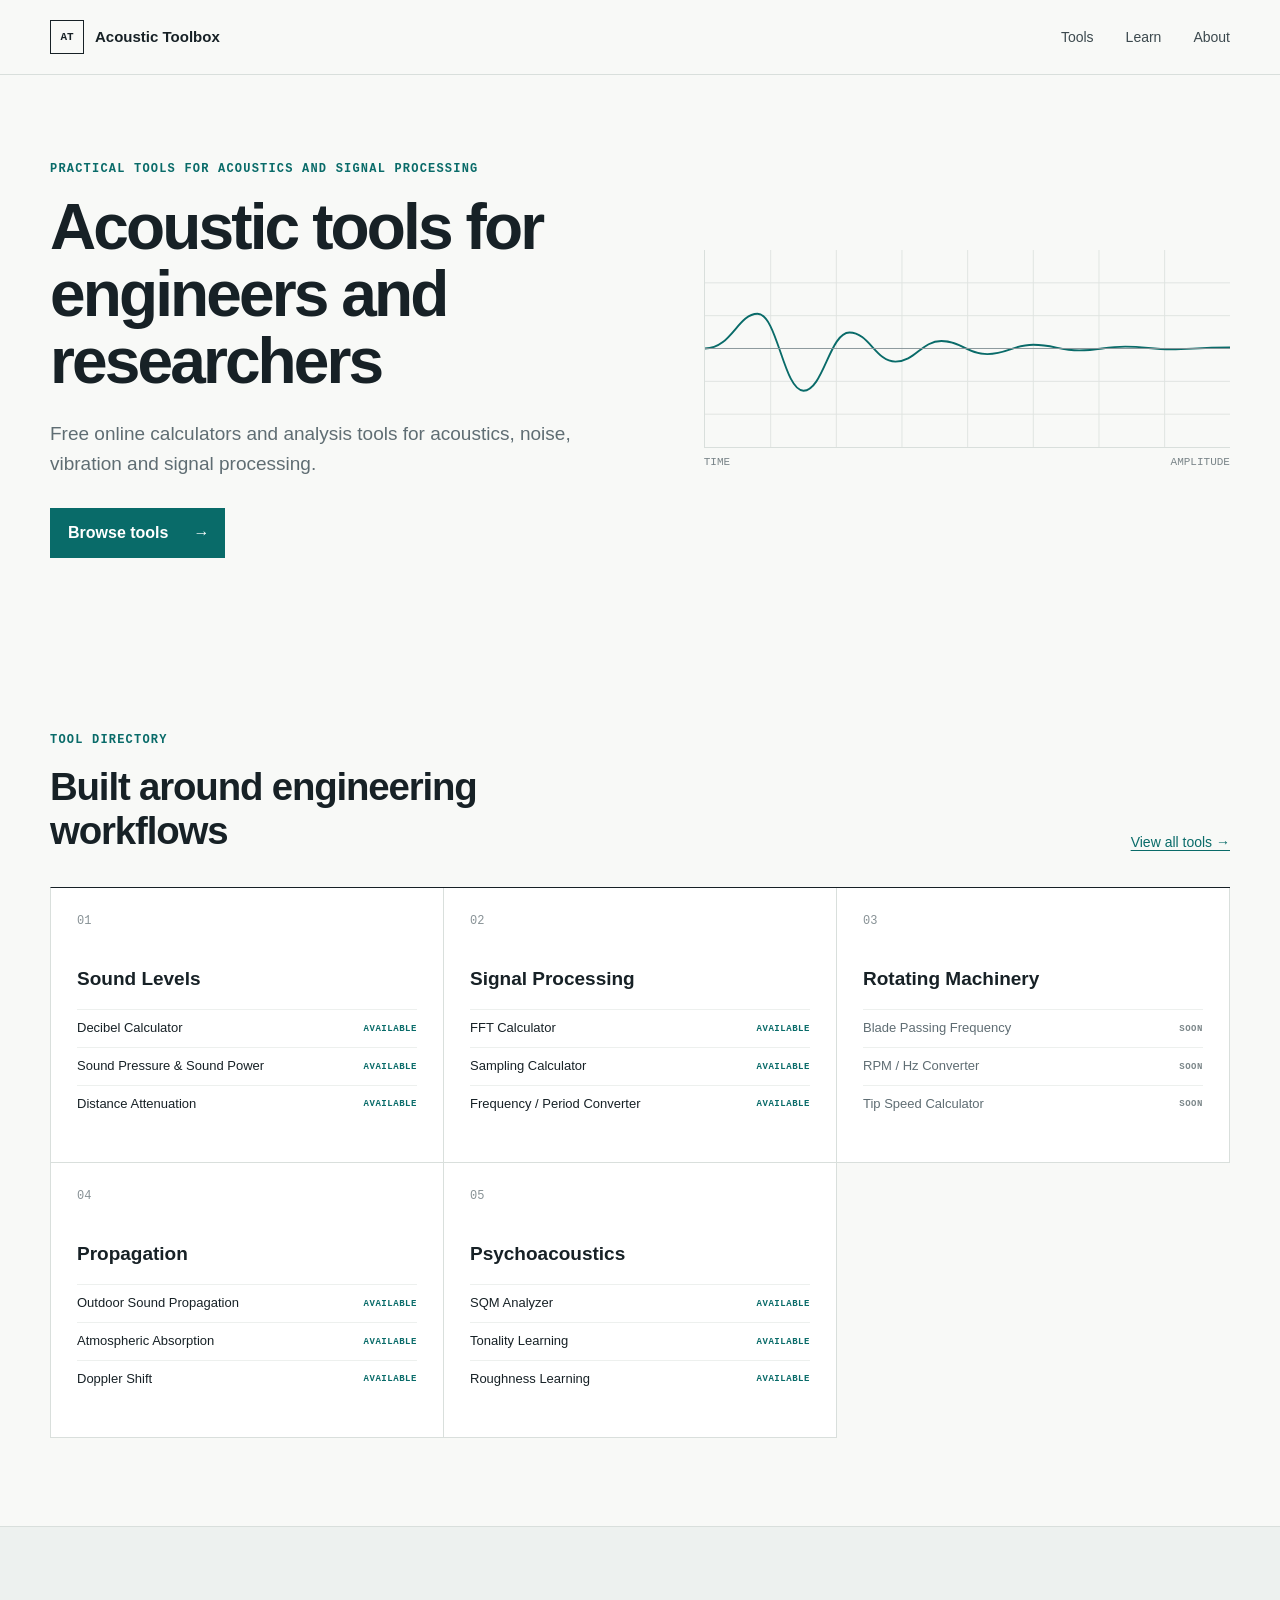
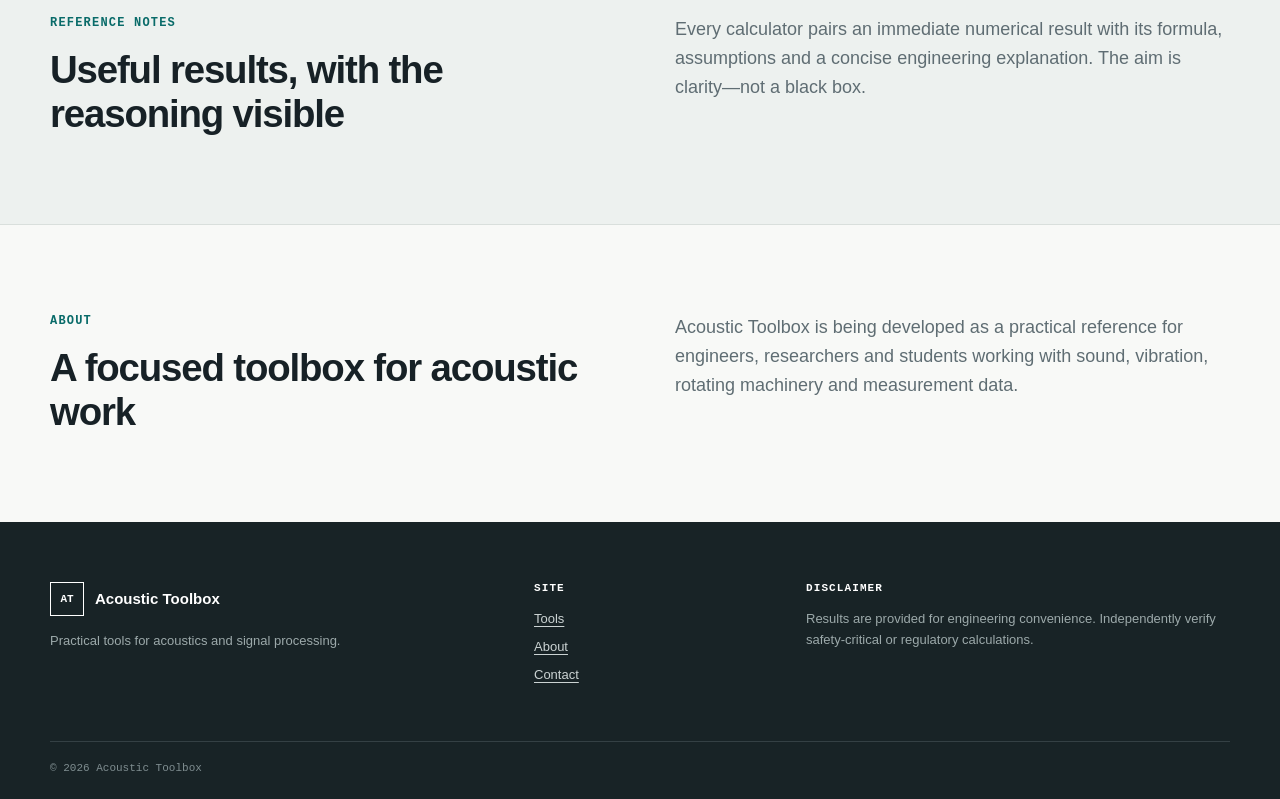
==== commit f5f6f4c8: "Added SQMs und sitemap.xml" ====
--- a/index.html
+++ b/index.html
@@ -9,7 +9,7 @@
 <article class="category"><p class="category-number">02</p><h3>Signal Processing</h3><ul><li><a href="/tools/fft-calculator/">FFT Calculator <span class="status live">Available</span></a></li><li><a href="/tools/sampling-calculator/">Sampling Calculator <span class="status live">Available</span></a></li><li><a href="/tools/frequency-period-converter/">Frequency / Period Converter <span class="status live">Available</span></a></li></ul></article>
 <article class="category"><p class="category-number">03</p><h3>Rotating Machinery</h3><ul><li>Blade Passing Frequency <span class="status">Soon</span></li><li>RPM / Hz Converter <span class="status">Soon</span></li><li>Tip Speed Calculator <span class="status">Soon</span></li></ul></article>
 <article class="category"><p class="category-number">04</p><h3>Propagation</h3><ul><li><a href="/tools/outdoor-sound-propagation/">Outdoor Sound Propagation <span class="status live">Available</span></a></li><li><a href="/tools/atmospheric-absorption/">Atmospheric Absorption <span class="status live">Available</span></a></li><li><a href="/tools/doppler-shift/">Doppler Shift <span class="status live">Available</span></a></li></ul></article>
-<article class="category"><p class="category-number">05</p><h3>Psychoacoustics</h3><ul><li>Loudness <span class="status">Soon</span></li><li>Tonality <span class="status">Soon</span></li><li>Roughness <span class="status">Soon</span></li></ul></article></div></section>
+<article class="category"><p class="category-number">05</p><h3>Psychoacoustics</h3><ul><li><a href="/tools/sound-quality-metrics/">SQM Analyzer <span class="status live">Available</span></a></li><li><a href="/tools/sound-quality-metrics/#learn-sqms">Tonality Learning <span class="status live">Available</span></a></li><li><a href="/tools/sound-quality-metrics/#learn-sqms">Roughness Learning <span class="status live">Available</span></a></li></ul></article></div></section>
 <section class="section muted-section" id="learn"><div class="shell split"><div><p class="eyebrow">Reference notes</p><h2>Useful results, with the reasoning visible</h2></div><p>Every calculator pairs an immediate numerical result with its formula, assumptions and a concise engineering explanation. The aim is clarity—not a black box.</p></div></section>
 <section class="section shell" id="about"><div class="split"><div><p class="eyebrow">About</p><h2>A focused toolbox for acoustic work</h2></div><p>Acoustic Toolbox is being developed as a practical reference for engineers, researchers and students working with sound, vibration, rotating machinery and measurement data.</p></div></section></main>
 <footer class="site-footer"><div class="shell footer-grid"><div><a class="brand footer-brand" href="/"><span class="brand-mark">AT</span><span>Acoustic Toolbox</span></a><p>Practical tools for acoustics and signal processing.</p></div><div><h2>Site</h2><a href="/tools/">Tools</a><a href="/#about">About</a><a href="mailto:hello@acoustictoolbox.com">Contact</a></div><div><h2>Disclaimer</h2><p>Results are provided for engineering convenience. Independently verify safety-critical or regulatory calculations.</p></div></div><div class="shell copyright">© <span data-year>2026</span> Acoustic Toolbox</div></footer></body></html>
--- a/assets/css/styles.css
+++ b/assets/css/styles.css
@@ -25,3 +25,8 @@
 .signal-page{max-width:1280px}.signal-tool{margin-bottom:90px;border:1px solid var(--line);background:#fff}.signal-controls{padding:34px 36px}.signal-controls h2{margin:0 0 20px;font-size:22px}.signal-field-grid{display:grid;grid-template-columns:repeat(5,1fr);gap:14px;margin-top:24px}.signal-field-grid .field{margin-bottom:0}.file-button{align-self:start;padding:9px 12px;border:1px solid #aab6b3;color:var(--accent);background:#fff;cursor:pointer;font-size:13px;font-weight:650}.file-button input{position:absolute;width:1px;height:1px;overflow:hidden;clip:rect(0 0 0 0)}.signal-summary{display:grid;grid-template-columns:repeat(4,1fr);border-block:1px solid var(--line);background:var(--soft)}.signal-summary>div{padding:22px 25px}.signal-summary>div+div{border-left:1px solid var(--line)}.signal-summary span{display:block;color:var(--muted);font:700 10px var(--mono);letter-spacing:.04em;text-transform:uppercase}.signal-summary strong{display:block;margin-top:8px;font:500 17px var(--mono)}.signal-chart-section{padding:30px 36px}.signal-analysis-chart,.sampling-chart,.period-chart{display:block;width:100%;height:auto}.fft-spectrum-line{fill:none;stroke:var(--accent);stroke-width:2}.preset-row{display:flex;flex-wrap:wrap;gap:8px;margin-top:20px}.sampling-summary{grid-template-columns:repeat(3,1fr)}.sampling-summary>div:nth-child(4){border-left:0;border-top:1px solid var(--line)}.sampling-summary>div:nth-child(n+5){border-top:1px solid var(--line)}.sampling-status{margin:0 0 15px;padding:11px 14px;border-left:3px solid var(--accent);background:var(--soft);font-size:13px}.sampling-status.invalid{border-left-color:#a9453d;background:#f8ecea;color:#8b302a}.sampling-original{fill:none;stroke:#8a9698;stroke-width:2}.sampling-alias{fill:none;stroke:#a9453d;stroke-width:3;stroke-dasharray:8 5}.sampling-point{fill:#fff;stroke:var(--accent);stroke-width:3}.legend-original{background:#8a9698}.legend-samples{background:var(--accent)}.legend-alias{background:#a9453d}.converter-inputs{display:grid;grid-template-columns:1fr auto 1fr;align-items:end;gap:20px}.converter-equals{padding-bottom:28px;color:var(--accent);font-size:28px}.converter-inputs .field{margin:0}.converter-inputs .input-unit select{width:auto;border-left:1px solid var(--line)}.converter-tool .signal-field-grid{grid-template-columns:1fr 1fr;max-width:700px}.period-wave{fill:none;stroke:var(--accent);stroke-width:3}.phase-gridline{stroke:#aeb8b5;stroke-width:1;stroke-dasharray:5 5}.converter-table{padding:0 36px 34px}.converter-table .band-table th:first-child{text-align:left}
 @media(max-width:900px){.signal-field-grid{grid-template-columns:repeat(3,1fr)}.signal-summary{grid-template-columns:1fr 1fr}.signal-summary>div:nth-child(3){border-left:0;border-top:1px solid var(--line)}.signal-summary>div:nth-child(4){border-top:1px solid var(--line)}.sampling-summary>div:nth-child(3){border-left:0}.sampling-summary>div:nth-child(4){border-left:1px}.sampling-summary>div:nth-child(5){border-left:0}}
 @media(max-width:560px){.signal-tool{margin-inline:-16px;border-inline:0}.signal-controls,.signal-chart-section,.converter-table{padding-inline:16px}.signal-field-grid,.converter-tool .signal-field-grid{grid-template-columns:1fr}.signal-summary,.sampling-summary{grid-template-columns:1fr}.signal-summary>div+div,.sampling-summary>div+div{border-left:0;border-top:1px solid var(--line)}.converter-inputs{grid-template-columns:1fr}.converter-equals{padding:0;text-align:center}.signal-controls .section-heading-small{display:block}.file-button{display:inline-block;margin-top:12px}}
+
+/* Sound quality metrics */
+.sqm-page{max-width:1280px}.sqm-analyzer{margin-bottom:100px;border:1px solid var(--line);background:#fff}.sqm-upload{display:flex;align-items:start;justify-content:space-between;gap:30px;padding:30px 36px;border-bottom:1px solid var(--line)}.sqm-upload h2{margin:0;font-size:22px}.sqm-upload p{margin:4px 0 0;color:var(--muted);font-size:13px}.quota{padding:7px 10px;background:var(--soft);color:var(--accent);font:11px var(--mono)}.sqm-analyzer form{padding:30px 36px}.sqm-drop{display:grid;place-items:center;min-height:145px;padding:25px;border:1px dashed #97a7a3;background:#fafbf9;text-align:center;cursor:pointer}.sqm-drop:hover{border-color:var(--accent);background:var(--soft)}.sqm-drop input{position:absolute;width:1px;height:1px;clip:rect(0 0 0 0)}.sqm-drop strong{color:var(--accent)}.sqm-drop span{color:var(--muted);font-size:12px}.sqm-options{display:grid;grid-template-columns:repeat(4,1fr);gap:14px;margin-top:25px}.sqm-options .field{margin:0}.sqm-submit{display:flex;align-items:center;gap:20px;margin-top:22px}.sqm-submit button{border:0;cursor:pointer}.sqm-submit button:disabled{opacity:.55;cursor:wait}.sqm-submit p{margin:0;color:var(--muted);font-size:12px}.sqm-results{border-top:1px solid var(--line)}.sqm-cards{display:grid;grid-template-columns:repeat(4,1fr);background:var(--soft)}.sqm-cards>div{padding:24px}.sqm-cards>div+div{border-left:1px solid var(--line)}.sqm-cards span,.sqm-cards small{display:block;color:var(--muted);font:10px var(--mono);text-transform:uppercase}.sqm-cards strong{display:block;margin:9px 0 3px;font:500 32px var(--mono)}.sqm-chart-section{padding:30px 36px}.sqm-chart-section h2{margin:0 0 15px;font-size:20px}.sqm-chart-tabs{display:flex;gap:6px}.sqm-chart-tabs button,.compare-audio button{padding:8px 12px;border:1px solid var(--line);background:#fff;cursor:pointer}.sqm-chart-tabs button.active,.compare-audio button.playing{border-color:var(--accent);color:#fff;background:var(--accent)}.sqm-chart{display:block;width:100%;height:auto;margin-top:15px}.sqm-result-line{fill:none;stroke:var(--accent);stroke-width:3}.sqm-details{margin:0 36px 30px;padding:14px;border:1px solid var(--line)}.sqm-details summary{cursor:pointer;font-weight:650}.sqm-details pre{overflow:auto;color:var(--muted);font-size:11px}.sqm-learning{margin-bottom:90px}.sqm-learning .page-heading h2{margin:0;font-size:clamp(32px,4vw,50px);line-height:1.1;letter-spacing:-.04em}.learning-grid{display:grid;grid-template-columns:repeat(3,1fr);border-top:1px solid var(--ink);border-left:1px solid var(--line)}.learning-card{padding:28px;border-right:1px solid var(--line);border-bottom:1px solid var(--line);background:#fff}.learning-card h3{margin:0;font-size:22px}.learning-card>p:not(.category-number){min-height:110px;color:var(--muted);font-size:14px}.compare-audio{display:grid;grid-template-columns:1fr 1fr;gap:8px;margin:22px 0}.learning-card dl{margin:0}.learning-card dl div{padding:10px 0;border-top:1px solid var(--line)}.learning-card dt{color:var(--muted);font:10px var(--mono);text-transform:uppercase}.learning-card dd{margin:3px 0 0;font-size:12px}.learning-note{max-width:850px;margin:22px 0;color:var(--muted);font-size:13px}
+@media(max-width:850px){.sqm-options{grid-template-columns:1fr 1fr}.sqm-cards{grid-template-columns:1fr 1fr}.sqm-cards>div:nth-child(3){border-left:0;border-top:1px solid var(--line)}.sqm-cards>div:nth-child(4){border-top:1px solid var(--line)}.learning-grid{grid-template-columns:1fr}.learning-card>p:not(.category-number){min-height:0}}
+@media(max-width:540px){.sqm-analyzer{margin-inline:-16px;border-inline:0}.sqm-upload,.sqm-analyzer form,.sqm-chart-section{padding-inline:16px}.sqm-upload,.sqm-submit{display:block}.quota{display:inline-block;margin-top:15px}.sqm-options,.sqm-cards{grid-template-columns:1fr}.sqm-cards>div+div{border-left:0;border-top:1px solid var(--line)}.sqm-submit p{margin-top:12px}.sqm-details{margin-inline:16px}.sqm-chart-tabs{overflow-x:auto}}
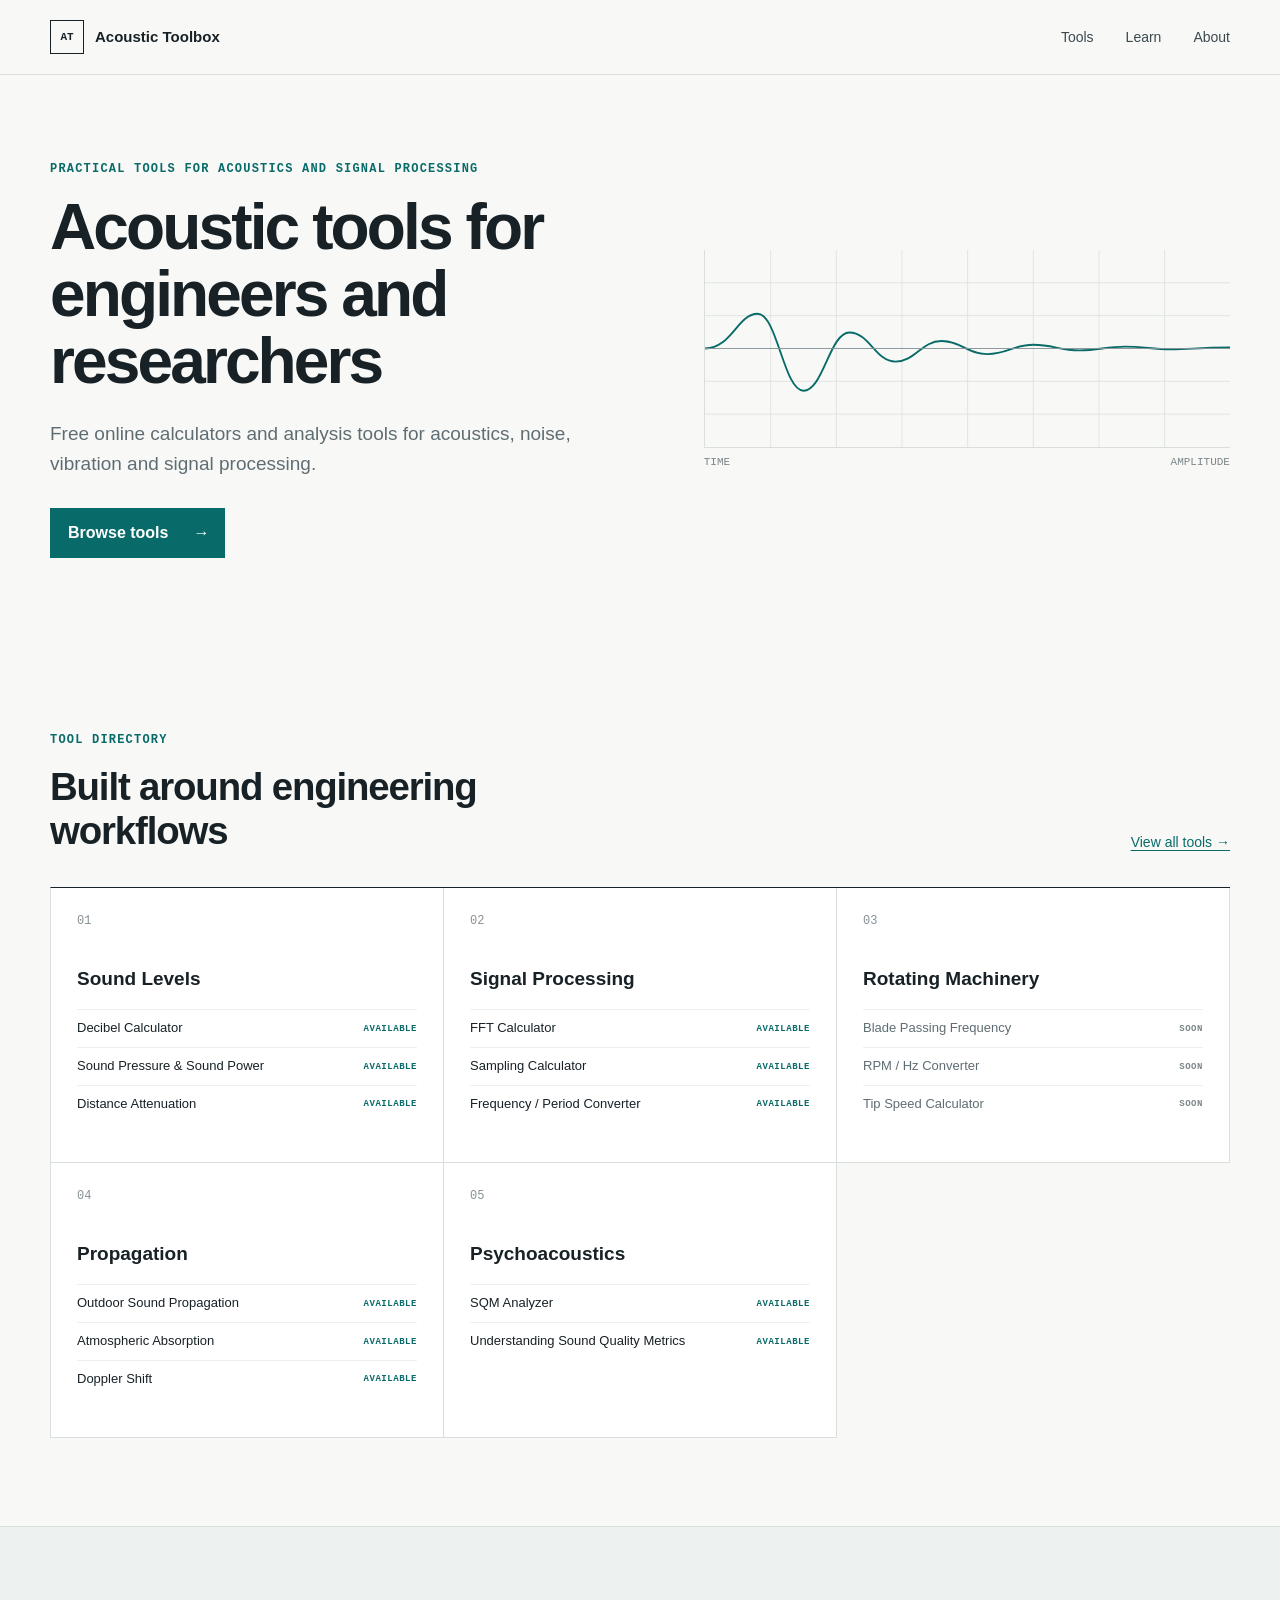
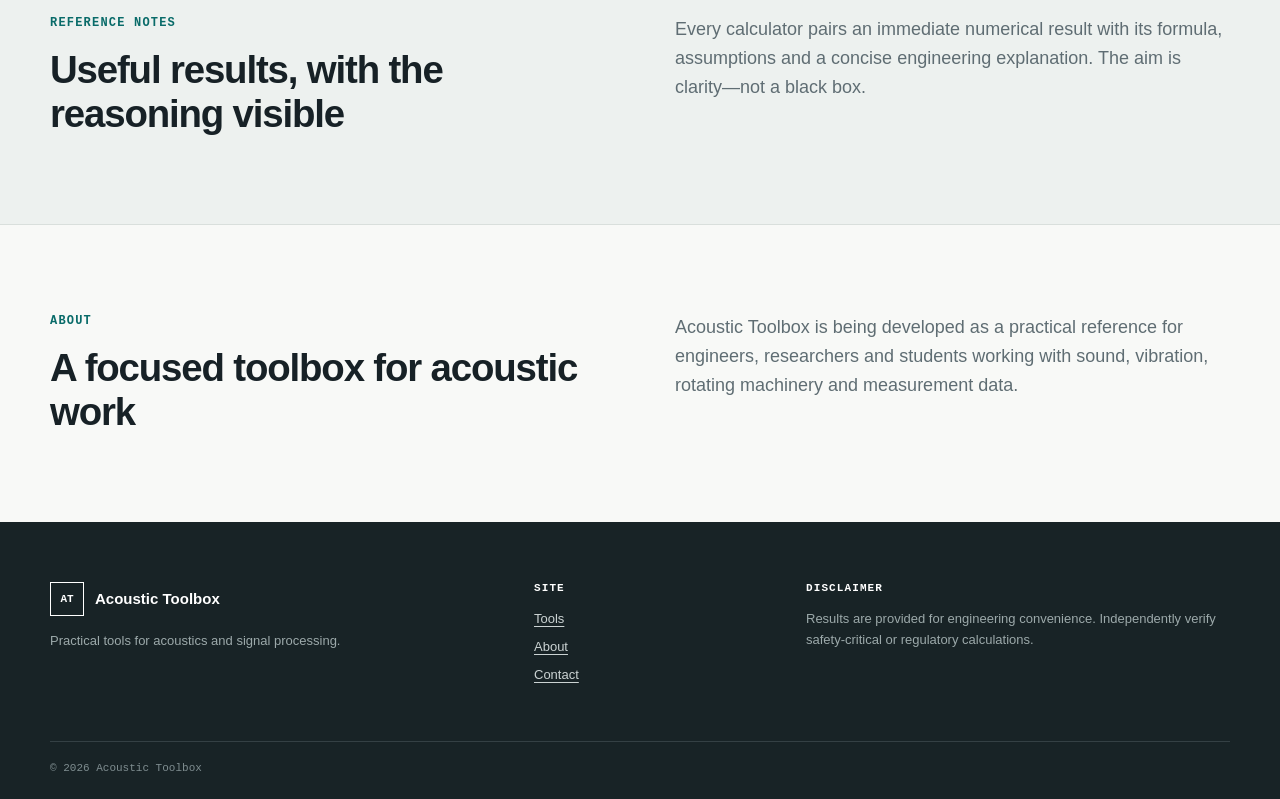
==== commit a33b78d9: "varia" ====
--- a/index.html
+++ b/index.html
@@ -9,7 +9,7 @@
 <article class="category"><p class="category-number">02</p><h3>Signal Processing</h3><ul><li><a href="/tools/fft-calculator/">FFT Calculator <span class="status live">Available</span></a></li><li><a href="/tools/sampling-calculator/">Sampling Calculator <span class="status live">Available</span></a></li><li><a href="/tools/frequency-period-converter/">Frequency / Period Converter <span class="status live">Available</span></a></li></ul></article>
 <article class="category"><p class="category-number">03</p><h3>Rotating Machinery</h3><ul><li>Blade Passing Frequency <span class="status">Soon</span></li><li>RPM / Hz Converter <span class="status">Soon</span></li><li>Tip Speed Calculator <span class="status">Soon</span></li></ul></article>
 <article class="category"><p class="category-number">04</p><h3>Propagation</h3><ul><li><a href="/tools/outdoor-sound-propagation/">Outdoor Sound Propagation <span class="status live">Available</span></a></li><li><a href="/tools/atmospheric-absorption/">Atmospheric Absorption <span class="status live">Available</span></a></li><li><a href="/tools/doppler-shift/">Doppler Shift <span class="status live">Available</span></a></li></ul></article>
-<article class="category"><p class="category-number">05</p><h3>Psychoacoustics</h3><ul><li><a href="/tools/sound-quality-metrics/">SQM Analyzer <span class="status live">Available</span></a></li><li><a href="/tools/sound-quality-metrics/#learn-sqms">Tonality Learning <span class="status live">Available</span></a></li><li><a href="/tools/sound-quality-metrics/#learn-sqms">Roughness Learning <span class="status live">Available</span></a></li></ul></article></div></section>
+<article class="category"><p class="category-number">05</p><h3>Psychoacoustics</h3><ul><li><a href="/tools/sound-quality-metrics/">SQM Analyzer <span class="status live">Available</span></a></li><li><a href="/learn/sound-quality-metrics/">Understanding Sound Quality Metrics <span class="status live">Available</span></a></li></ul></article></div></section>
 <section class="section muted-section" id="learn"><div class="shell split"><div><p class="eyebrow">Reference notes</p><h2>Useful results, with the reasoning visible</h2></div><p>Every calculator pairs an immediate numerical result with its formula, assumptions and a concise engineering explanation. The aim is clarity—not a black box.</p></div></section>
 <section class="section shell" id="about"><div class="split"><div><p class="eyebrow">About</p><h2>A focused toolbox for acoustic work</h2></div><p>Acoustic Toolbox is being developed as a practical reference for engineers, researchers and students working with sound, vibration, rotating machinery and measurement data.</p></div></section></main>
 <footer class="site-footer"><div class="shell footer-grid"><div><a class="brand footer-brand" href="/"><span class="brand-mark">AT</span><span>Acoustic Toolbox</span></a><p>Practical tools for acoustics and signal processing.</p></div><div><h2>Site</h2><a href="/tools/">Tools</a><a href="/#about">About</a><a href="mailto:hello@acoustictoolbox.com">Contact</a></div><div><h2>Disclaimer</h2><p>Results are provided for engineering convenience. Independently verify safety-critical or regulatory calculations.</p></div></div><div class="shell copyright">© <span data-year>2026</span> Acoustic Toolbox</div></footer></body></html>
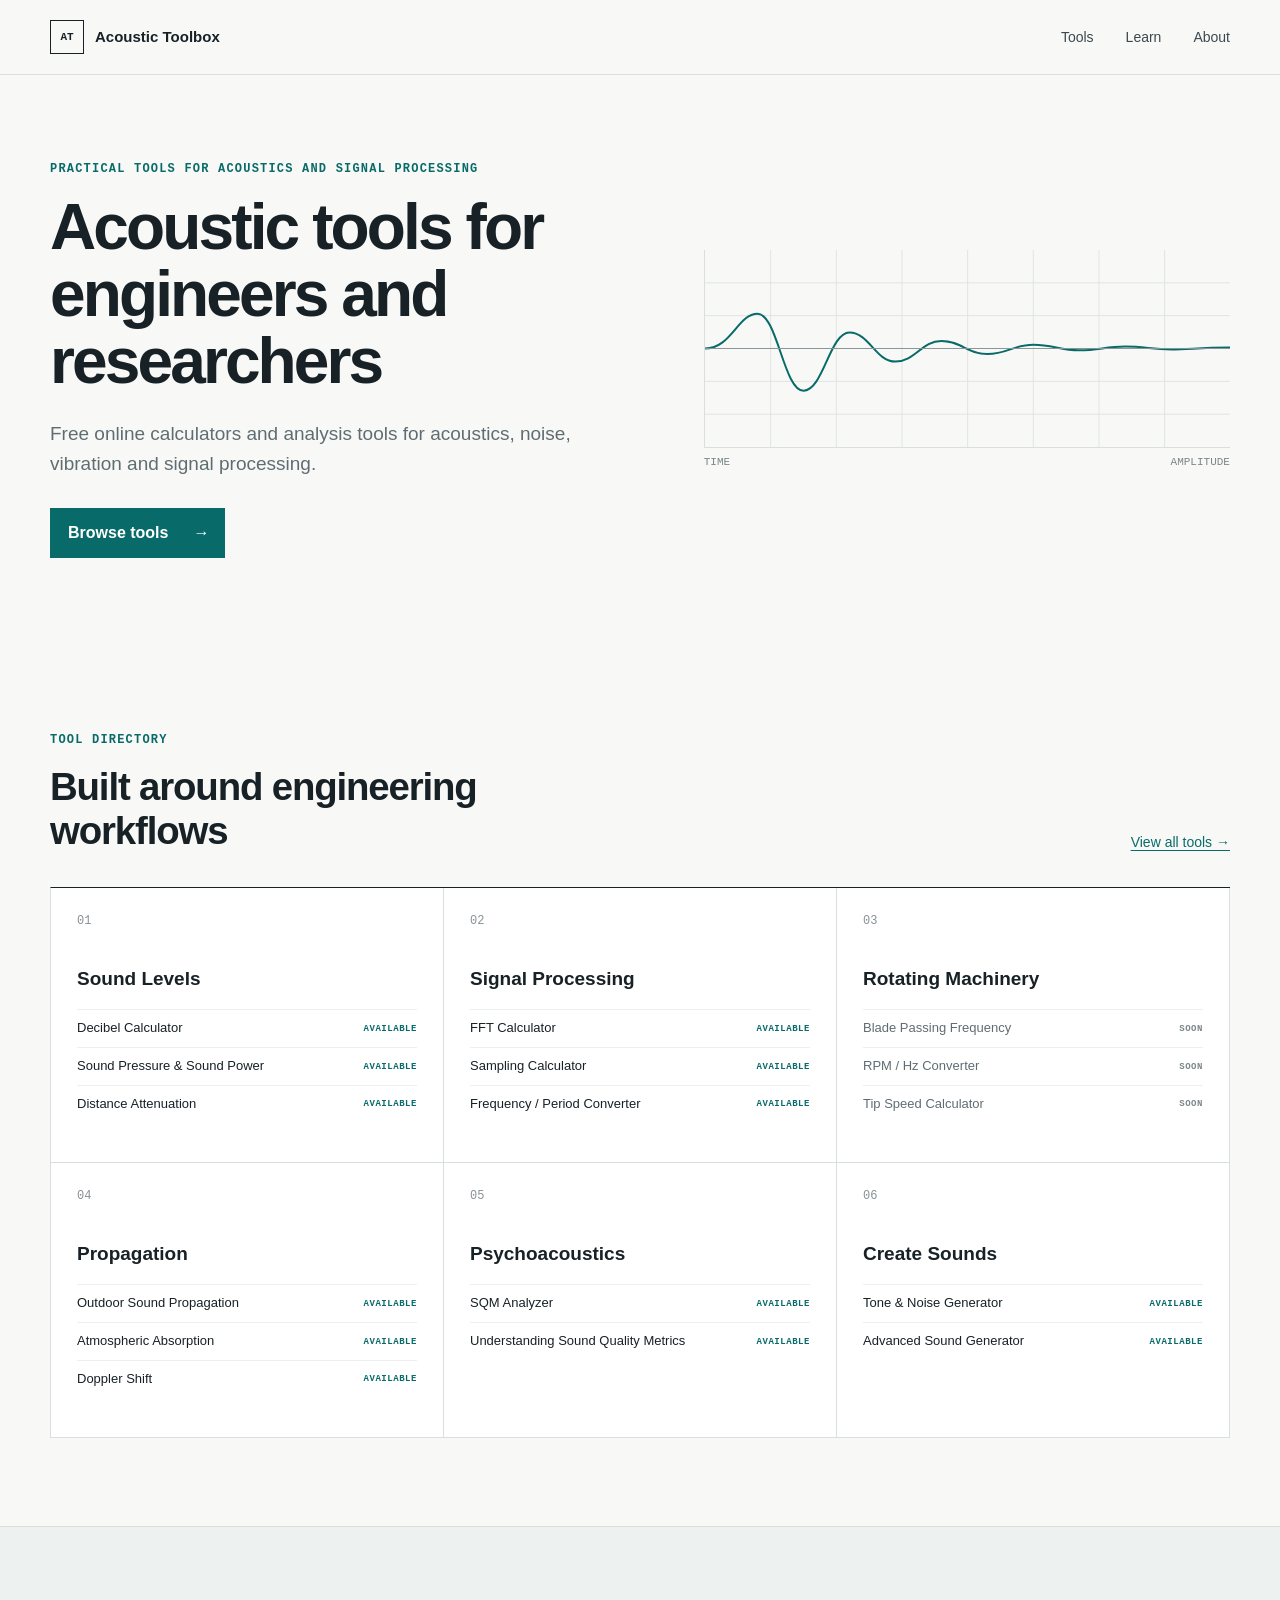
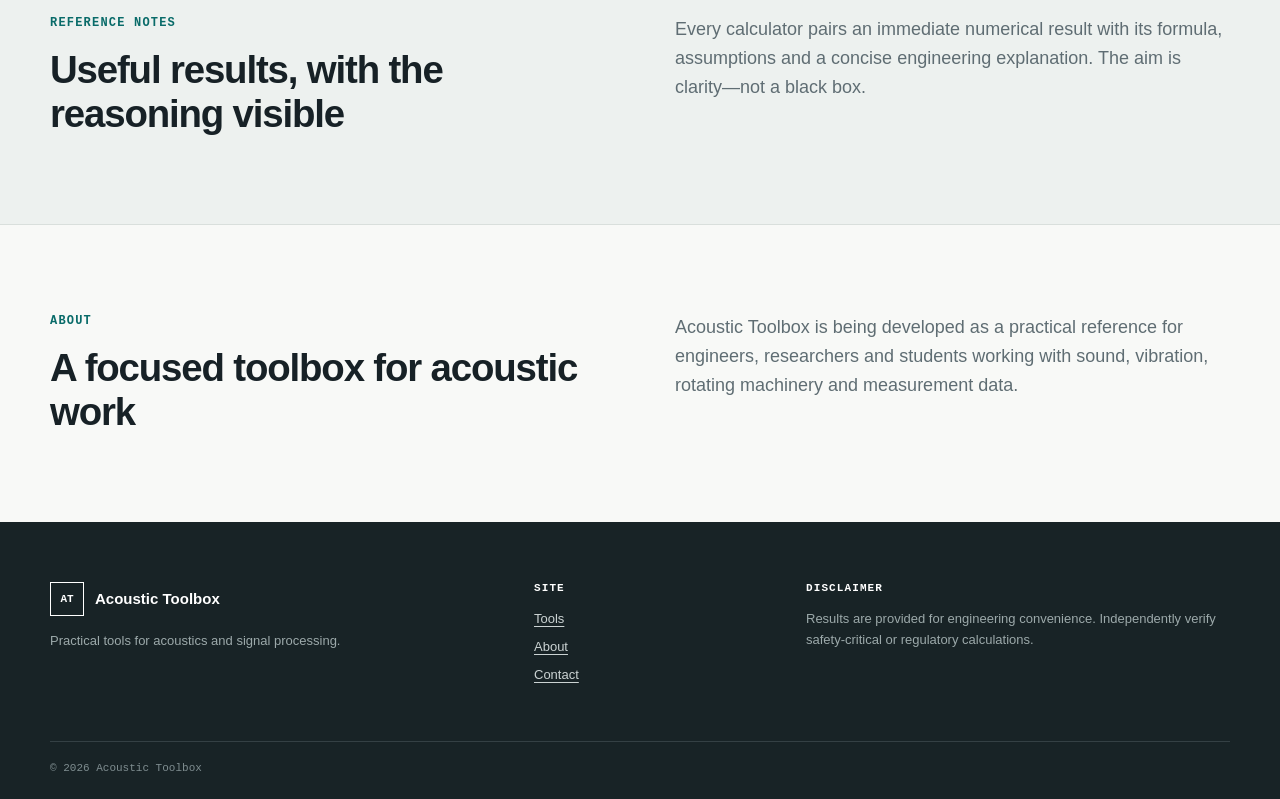
==== commit 05751cc6: "added sound generation tool" ====
--- a/index.html
+++ b/index.html
@@ -1,5 +1,5 @@
 <!doctype html>
-<html lang="en"><head><meta charset="utf-8"><meta name="viewport" content="width=device-width,initial-scale=1"><title>Acoustic Toolbox — Calculators for Acoustics & Signal Processing</title><meta name="description" content="Free online calculators and analysis tools for acoustics, noise, vibration and signal processing."><link rel="canonical" href="https://acoustictoolbox.com/"><link rel="stylesheet" href="/assets/css/styles.css"><script defer src="/assets/js/site.js"></script></head>
+<html lang="en"><head><meta charset="utf-8"><meta name="viewport" content="width=device-width,initial-scale=1"><title>Acoustic Toolbox — Calculators for Acoustics & Signal Processing</title><meta name="description" content="Free online calculators and analysis tools for acoustics, noise, vibration and signal processing."><link rel="canonical" href="https://acoustictoolbox.com/"><link rel="stylesheet" href="/assets/css/styles.css?v=2"><script defer src="/assets/js/site.js"></script></head>
 <body><a class="skip-link" href="#main">Skip to content</a>
 <header class="site-header"><div class="shell header-inner"><a class="brand" href="/" aria-label="Acoustic Toolbox home"><span class="brand-mark">AT</span><span>Acoustic Toolbox</span></a><nav aria-label="Primary navigation"><a href="/tools/">Tools</a><a href="#learn">Learn</a><a href="#about">About</a></nav></div></header>
 <main id="main">
@@ -9,7 +9,8 @@
 <article class="category"><p class="category-number">02</p><h3>Signal Processing</h3><ul><li><a href="/tools/fft-calculator/">FFT Calculator <span class="status live">Available</span></a></li><li><a href="/tools/sampling-calculator/">Sampling Calculator <span class="status live">Available</span></a></li><li><a href="/tools/frequency-period-converter/">Frequency / Period Converter <span class="status live">Available</span></a></li></ul></article>
 <article class="category"><p class="category-number">03</p><h3>Rotating Machinery</h3><ul><li>Blade Passing Frequency <span class="status">Soon</span></li><li>RPM / Hz Converter <span class="status">Soon</span></li><li>Tip Speed Calculator <span class="status">Soon</span></li></ul></article>
 <article class="category"><p class="category-number">04</p><h3>Propagation</h3><ul><li><a href="/tools/outdoor-sound-propagation/">Outdoor Sound Propagation <span class="status live">Available</span></a></li><li><a href="/tools/atmospheric-absorption/">Atmospheric Absorption <span class="status live">Available</span></a></li><li><a href="/tools/doppler-shift/">Doppler Shift <span class="status live">Available</span></a></li></ul></article>
-<article class="category"><p class="category-number">05</p><h3>Psychoacoustics</h3><ul><li><a href="/tools/sound-quality-metrics/">SQM Analyzer <span class="status live">Available</span></a></li><li><a href="/learn/sound-quality-metrics/">Understanding Sound Quality Metrics <span class="status live">Available</span></a></li></ul></article></div></section>
+<article class="category"><p class="category-number">05</p><h3>Psychoacoustics</h3><ul><li><a href="/tools/sound-quality-metrics/">SQM Analyzer <span class="status live">Available</span></a></li><li><a href="/learn/sound-quality-metrics/">Understanding Sound Quality Metrics <span class="status live">Available</span></a></li></ul></article>
+<article class="category"><p class="category-number">06</p><h3>Create Sounds</h3><ul><li><a href="/tools/sound-generator/">Tone &amp; Noise Generator <span class="status live">Available</span></a></li><li><a href="/tools/advanced-sound-generator/">Advanced Sound Generator <span class="status live">Available</span></a></li></ul></article></div></section>
 <section class="section muted-section" id="learn"><div class="shell split"><div><p class="eyebrow">Reference notes</p><h2>Useful results, with the reasoning visible</h2></div><p>Every calculator pairs an immediate numerical result with its formula, assumptions and a concise engineering explanation. The aim is clarity—not a black box.</p></div></section>
 <section class="section shell" id="about"><div class="split"><div><p class="eyebrow">About</p><h2>A focused toolbox for acoustic work</h2></div><p>Acoustic Toolbox is being developed as a practical reference for engineers, researchers and students working with sound, vibration, rotating machinery and measurement data.</p></div></section></main>
 <footer class="site-footer"><div class="shell footer-grid"><div><a class="brand footer-brand" href="/"><span class="brand-mark">AT</span><span>Acoustic Toolbox</span></a><p>Practical tools for acoustics and signal processing.</p></div><div><h2>Site</h2><a href="/tools/">Tools</a><a href="/#about">About</a><a href="mailto:hello@acoustictoolbox.com">Contact</a></div><div><h2>Disclaimer</h2><p>Results are provided for engineering convenience. Independently verify safety-critical or regulatory calculations.</p></div></div><div class="shell copyright">© <span data-year>2026</span> Acoustic Toolbox</div></footer></body></html>
--- a/assets/css/styles.css
+++ b/assets/css/styles.css
@@ -5,7 +5,7 @@
 @media(max-width:520px){.site-header .brand span:last-child{display:none}.site-header nav{gap:15px}.hero h1,.page-heading h1{font-size:38px}.lede{font-size:17px}.category-grid{grid-template-columns:1fr}.category{min-height:auto}.tabs{padding-inline:5px}.tabs button{padding-inline:13px;font-size:12px}.wide-tabs .tabs button{flex:none}.input-side,.result-side{padding:24px 20px}.result{font-size:52px}.physical-result{font-size:34px}.field-grid{grid-template-columns:1fr}.footer-grid{grid-template-columns:1fr}.rule-box dl div{grid-template-columns:1fr;gap:4px}.page-main{padding-bottom:70px}.breadcrumbs{margin-bottom:38px}}@media(prefers-reduced-motion:reduce){html{scroll-behavior:auto}}
 
 /* Outdoor propagation tool */
-.propagation-page{max-width:1280px}.propagation-tool{margin-bottom:90px;border:1px solid var(--line);background:#fff}.sim-toolbar{display:flex;align-items:end;gap:14px;padding:18px 22px;border-bottom:1px solid var(--line);background:#f3f6f4}.sim-toolbar .field{min-width:145px;margin:0}.sim-toolbar select,.control-panel select{width:100%;margin-top:7px;padding:10px 34px 10px 11px;border:1px solid #bdc7c4;color:var(--ink);background:#fff}.plain-button{padding:9px 5px;border:0;color:var(--muted);background:transparent;text-decoration:underline;text-underline-offset:3px;cursor:pointer}.scene-wrap{padding:24px 24px 12px;border-bottom:1px solid var(--line)}.propagation-scene{display:block;width:100%;height:auto;color:#718085;touch-action:none}.scene-sky{color:#667579}.ground-line{stroke:#4e5f57;stroke-width:2}.ground-fill{fill:#dce6df}.direct-path{stroke:#879397;stroke-width:1.5;stroke-dasharray:7 5}.diffracted-path{fill:none;stroke:var(--accent);stroke-width:2}.drag-object{cursor:grab}.drag-object.dragging{cursor:grabbing}.drag-object circle{fill:#fff;stroke:var(--accent);stroke-width:3}.drag-object text{fill:var(--ink);font:700 11px var(--mono);text-anchor:middle}.source-object path,.receiver-object path{fill:none;stroke:var(--accent);stroke-width:3;stroke-linecap:round}.barrier-object line{stroke:#465459;stroke-width:7}.barrier-object circle{fill:#fff;stroke:#465459;stroke-width:3}.scene-axis text{fill:#738084;font:10px var(--mono)}.scene-help{margin:7px 0 0;color:var(--muted);font-size:12px}.sim-layout{display:grid;grid-template-columns:2fr 1fr}.control-panel,.summary-panel{padding:30px}.control-panel{border-right:1px solid var(--line)}.control-panel h2,.summary-panel h2,.spectrum-section h2{margin:0 0 20px;font-size:20px}.coordinate-grid{display:grid;grid-template-columns:repeat(4,1fr);gap:14px}.barrier-controls{margin-top:12px;border-top:1px solid var(--line)}.barrier-control-row{display:grid;grid-template-columns:90px 1fr 1fr auto;align-items:center;gap:12px;padding:12px 0;border-bottom:1px solid var(--line)}.barrier-control-row strong{font-size:13px}.barrier-control-row .field{margin:0}.remove-barrier{border:0;color:#8f2f27;background:transparent;text-decoration:underline;cursor:pointer;font-size:12px}.summary-panel{background:#f3f6f4}.summary-primary{padding-bottom:22px;border-bottom:1px solid var(--line)}.summary-primary>span:first-child{display:block;color:var(--muted);font:700 10px var(--mono);letter-spacing:.06em;text-transform:uppercase}.summary-primary output{display:block;margin:13px 0 4px;font:500 52px/1 var(--mono);letter-spacing:-.05em}.summary-primary>span:last-child{color:var(--accent);font:12px var(--mono)}.summary-panel dl{margin:22px 0 0}.summary-panel dl div{display:flex;justify-content:space-between;gap:20px;padding:7px 0}.summary-panel dt{color:var(--muted);font-size:13px}.summary-panel dd{margin:0;font:13px var(--mono)}.spectrum-section{padding:30px;border-top:1px solid var(--line)}.section-heading-small{display:flex;justify-content:space-between;align-items:start;gap:30px}.section-heading-small h2{margin-bottom:3px}.section-heading-small p{margin:0;color:var(--muted);font-size:13px}.spectrum-chart{display:block;width:100%;height:auto;margin-top:20px}.chart-gridline{stroke:var(--line);stroke-width:1}.chart-label,.chart-title{fill:var(--muted);font:11px var(--mono)}.bar-source{fill:#a8b4b2}.bar-receiver{fill:var(--accent)}.chart-legend{display:flex;justify-content:center;gap:25px;color:var(--muted);font-size:12px}.chart-legend i{display:inline-block;width:13px;height:8px;margin-right:6px}.legend-source{background:#a8b4b2}.legend-receiver{background:var(--accent)}.band-detail{min-height:27px;margin:18px 0;padding:10px 12px;border-left:3px solid var(--accent);background:var(--soft);color:#405055;font:12px var(--mono)}.table-responsive{overflow-x:auto}.band-table{width:100%;border-collapse:collapse;font-size:12px}.band-table th,.band-table td{padding:8px 10px;border-bottom:1px solid var(--line);text-align:right;white-space:nowrap}.band-table thead th{color:var(--muted);font:700 10px var(--mono)}.band-table tbody th{text-align:left;font-family:var(--mono)}.spectrum-input{display:flex;align-items:center;min-width:100px;border:1px solid transparent}.spectrum-input:focus-within{border-color:var(--accent)}.spectrum-input input{width:64px;padding:4px 5px;border:0;background:#f3f6f4;text-align:right;font:12px var(--mono)}.spectrum-input span{padding-left:4px;color:var(--muted)}.propagation-notes{margin-top:0}
+.propagation-page{max-width:1280px}.propagation-tool{margin-bottom:90px;border:1px solid var(--line);background:#fff}.sim-toolbar{display:flex;align-items:end;gap:14px;padding:18px 22px;border-bottom:1px solid var(--line);background:#f3f6f4}.sim-toolbar .field{min-width:145px;margin:0}.sim-toolbar select,.control-panel select{width:100%;margin-top:7px;padding:10px 34px 10px 11px;border:1px solid #bdc7c4;color:var(--ink);background:#fff}.plain-button{padding:9px 5px;border:0;color:var(--muted);background:transparent;text-decoration:underline;text-underline-offset:3px;cursor:pointer}.scene-wrap{padding:24px 24px 12px;border-bottom:1px solid var(--line)}.propagation-scene{display:block;width:100%;height:auto;color:#718085;touch-action:none}.scene-sky{color:#667579}.ground-line{stroke:#4e5f57;stroke-width:2}.ground-fill{fill:#dce6df}.direct-path{stroke:#879397;stroke-width:1.5;stroke-dasharray:7 5}.diffracted-path{fill:none;stroke:var(--accent);stroke-width:2}.drag-object{cursor:grab}.drag-object.dragging{cursor:grabbing}.drag-object circle{fill:#fff;stroke:var(--accent);stroke-width:3}.drag-object text{fill:var(--ink);font-family:Consolas,"Liberation Mono",monospace;font-size:13px;font-weight:700;text-anchor:middle}.source-object path,.receiver-object path{fill:none;stroke:var(--accent);stroke-width:3;stroke-linecap:round}.barrier-object line{stroke:#465459;stroke-width:7}.barrier-object circle{fill:#fff;stroke:#465459;stroke-width:3}.scene-axis text{fill:#738084;font-family:Consolas,"Liberation Mono",monospace;font-size:13px}.scene-help{margin:7px 0 0;color:var(--muted);font-size:12px}.sim-layout{display:grid;grid-template-columns:2fr 1fr}.control-panel,.summary-panel{padding:30px}.control-panel{border-right:1px solid var(--line)}.control-panel h2,.summary-panel h2,.spectrum-section h2{margin:0 0 20px;font-size:20px}.coordinate-grid{display:grid;grid-template-columns:repeat(4,1fr);gap:14px}.barrier-controls{margin-top:12px;border-top:1px solid var(--line)}.barrier-control-row{display:grid;grid-template-columns:90px 1fr 1fr auto;align-items:center;gap:12px;padding:12px 0;border-bottom:1px solid var(--line)}.barrier-control-row strong{font-size:13px}.barrier-control-row .field{margin:0}.remove-barrier{border:0;color:#8f2f27;background:transparent;text-decoration:underline;cursor:pointer;font-size:12px}.summary-panel{background:#f3f6f4}.summary-primary{padding-bottom:22px;border-bottom:1px solid var(--line)}.summary-primary>span:first-child{display:block;color:var(--muted);font:700 10px var(--mono);letter-spacing:.06em;text-transform:uppercase}.summary-primary output{display:block;margin:13px 0 4px;font:500 52px/1 var(--mono);letter-spacing:-.05em}.summary-primary>span:last-child{color:var(--accent);font:12px var(--mono)}.summary-panel dl{margin:22px 0 0}.summary-panel dl div{display:flex;justify-content:space-between;gap:20px;padding:7px 0}.summary-panel dt{color:var(--muted);font-size:13px}.summary-panel dd{margin:0;font:13px var(--mono)}.spectrum-section{padding:30px;border-top:1px solid var(--line)}.section-heading-small{display:flex;justify-content:space-between;align-items:start;gap:30px}.section-heading-small h2{margin-bottom:3px}.section-heading-small p{margin:0;color:var(--muted);font-size:13px}.spectrum-chart{display:block;width:100%;height:auto;margin-top:20px}.chart-gridline{stroke:var(--line);stroke-width:1}.chart-label{fill:var(--muted);font-family:Consolas,"Liberation Mono",monospace;font-size:14px;font-weight:500}.chart-title{fill:var(--muted);font-family:Consolas,"Liberation Mono",monospace;font-size:16px;font-weight:700}.bar-source{fill:#a8b4b2}.bar-receiver{fill:var(--accent)}.chart-legend{display:flex;justify-content:center;gap:25px;color:var(--muted);font-size:12px}.chart-legend i{display:inline-block;width:13px;height:8px;margin-right:6px}.legend-source{background:#a8b4b2}.legend-receiver{background:var(--accent)}.band-detail{min-height:27px;margin:18px 0;padding:10px 12px;border-left:3px solid var(--accent);background:var(--soft);color:#405055;font:12px var(--mono)}.table-responsive{overflow-x:auto}.band-table{width:100%;border-collapse:collapse;font-size:12px}.band-table th,.band-table td{padding:8px 10px;border-bottom:1px solid var(--line);text-align:right;white-space:nowrap}.band-table thead th{color:var(--muted);font:700 10px var(--mono)}.band-table tbody th{text-align:left;font-family:var(--mono)}.spectrum-input{display:flex;align-items:center;min-width:100px;border:1px solid transparent}.spectrum-input:focus-within{border-color:var(--accent)}.spectrum-input input{width:64px;padding:4px 5px;border:0;background:#f3f6f4;text-align:right;font:12px var(--mono)}.spectrum-input span{padding-left:4px;color:var(--muted)}.propagation-notes{margin-top:0}
 @media(max-width:900px){.sim-toolbar{flex-wrap:wrap}.sim-layout{grid-template-columns:1fr}.control-panel{border-right:0;border-bottom:1px solid var(--line)}.coordinate-grid{grid-template-columns:1fr 1fr}.wide-tabs .tabs button{flex:none}}
 @media(max-width:600px){.propagation-tool{margin-inline:-16px;border-inline:0}.sim-toolbar,.scene-wrap,.control-panel,.summary-panel,.spectrum-section{padding-inline:16px}.sim-toolbar .field{min-width:calc(50% - 8px)}.coordinate-grid{grid-template-columns:1fr 1fr;gap:8px}.barrier-control-row{grid-template-columns:1fr 1fr}.barrier-control-row strong{grid-column:1/-1}.section-heading-small{display:block}.section-heading-small button{margin-top:12px}.scene-help{font-size:11px}}
 .adaptive-grid line{stroke:var(--line);stroke-width:1}.band-table thead th:nth-child(1),.band-table thead th:nth-child(2),.band-table tbody td:nth-child(2){text-align:left}.scene-sky{fill:#fff}.barrier-object{pointer-events:all}
@@ -30,3 +30,6 @@
 .sqm-page{max-width:1280px}.sqm-analyzer{margin-bottom:100px;border:1px solid var(--line);background:#fff}.sqm-upload{display:flex;align-items:start;justify-content:space-between;gap:30px;padding:30px 36px;border-bottom:1px solid var(--line)}.sqm-upload h2{margin:0;font-size:22px}.sqm-upload p{margin:4px 0 0;color:var(--muted);font-size:13px}.quota{padding:7px 10px;background:var(--soft);color:var(--accent);font:11px var(--mono)}.sqm-analyzer form{padding:30px 36px}.sqm-drop{display:grid;place-items:center;min-height:145px;padding:25px;border:1px dashed #97a7a3;background:#fafbf9;text-align:center;cursor:pointer}.sqm-drop:hover{border-color:var(--accent);background:var(--soft)}.sqm-drop input{position:absolute;width:1px;height:1px;clip:rect(0 0 0 0)}.sqm-drop strong{color:var(--accent)}.sqm-drop span{color:var(--muted);font-size:12px}.sqm-options{display:grid;grid-template-columns:repeat(4,1fr);gap:14px;margin-top:25px}.sqm-options .field{margin:0}.sqm-submit{display:flex;align-items:center;gap:20px;margin-top:22px}.sqm-submit button{border:0;cursor:pointer}.sqm-submit button:disabled{opacity:.55;cursor:wait}.sqm-submit p{margin:0;color:var(--muted);font-size:12px}.sqm-results{border-top:1px solid var(--line)}.sqm-cards{display:grid;grid-template-columns:repeat(4,1fr);background:var(--soft)}.sqm-cards>div{padding:24px}.sqm-cards>div+div{border-left:1px solid var(--line)}.sqm-cards span,.sqm-cards small{display:block;color:var(--muted);font:10px var(--mono);text-transform:uppercase}.sqm-cards strong{display:block;margin:9px 0 3px;font:500 32px var(--mono)}.sqm-chart-section{padding:30px 36px}.sqm-chart-section h2{margin:0 0 15px;font-size:20px}.sqm-chart-tabs{display:flex;gap:6px}.sqm-chart-tabs button,.compare-audio button{padding:8px 12px;border:1px solid var(--line);background:#fff;cursor:pointer}.sqm-chart-tabs button.active,.compare-audio button.playing{border-color:var(--accent);color:#fff;background:var(--accent)}.sqm-chart{display:block;width:100%;height:auto;margin-top:15px}.sqm-result-line{fill:none;stroke:var(--accent);stroke-width:3}.sqm-details{margin:0 36px 30px;padding:14px;border:1px solid var(--line)}.sqm-details summary{cursor:pointer;font-weight:650}.sqm-details pre{overflow:auto;color:var(--muted);font-size:11px}.sqm-learning{margin-bottom:90px}.sqm-learning .page-heading h2{margin:0;font-size:clamp(32px,4vw,50px);line-height:1.1;letter-spacing:-.04em}.learning-grid{display:grid;grid-template-columns:repeat(3,1fr);border-top:1px solid var(--ink);border-left:1px solid var(--line)}.learning-card{padding:28px;border-right:1px solid var(--line);border-bottom:1px solid var(--line);background:#fff}.learning-card h3{margin:0;font-size:22px}.learning-card>p:not(.category-number){min-height:110px;color:var(--muted);font-size:14px}.compare-audio{display:grid;grid-template-columns:1fr 1fr;gap:8px;margin:22px 0}.learning-card dl{margin:0}.learning-card dl div{padding:10px 0;border-top:1px solid var(--line)}.learning-card dt{color:var(--muted);font:10px var(--mono);text-transform:uppercase}.learning-card dd{margin:3px 0 0;font-size:12px}.learning-note{max-width:850px;margin:22px 0;color:var(--muted);font-size:13px}
 @media(max-width:850px){.sqm-options{grid-template-columns:1fr 1fr}.sqm-cards{grid-template-columns:1fr 1fr}.sqm-cards>div:nth-child(3){border-left:0;border-top:1px solid var(--line)}.sqm-cards>div:nth-child(4){border-top:1px solid var(--line)}.learning-grid{grid-template-columns:1fr}.learning-card>p:not(.category-number){min-height:0}}
 @media(max-width:540px){.sqm-analyzer{margin-inline:-16px;border-inline:0}.sqm-upload,.sqm-analyzer form,.sqm-chart-section{padding-inline:16px}.sqm-upload,.sqm-submit{display:block}.quota{display:inline-block;margin-top:15px}.sqm-options,.sqm-cards{grid-template-columns:1fr}.sqm-cards>div+div{border-left:0;border-top:1px solid var(--line)}.sqm-submit p{margin-top:12px}.sqm-details{margin-inline:16px}.sqm-chart-tabs{overflow-x:auto}}
+
+/* Cross-browser SVG rendering */
+select{font:inherit}svg{font-family:Inter,"Segoe UI",Arial,sans-serif;text-rendering:geometricPrecision;shape-rendering:geometricPrecision}.chart-gridline,.wave,.axis,.fft-spectrum-line,.sqm-result-line,.period-wave,.sampling-original,.sampling-alias,.observed-frequency-line,.source-frequency-line,.climate-a-line,.climate-b-line,.distance-frequency-line{vector-effect:non-scaling-stroke}
